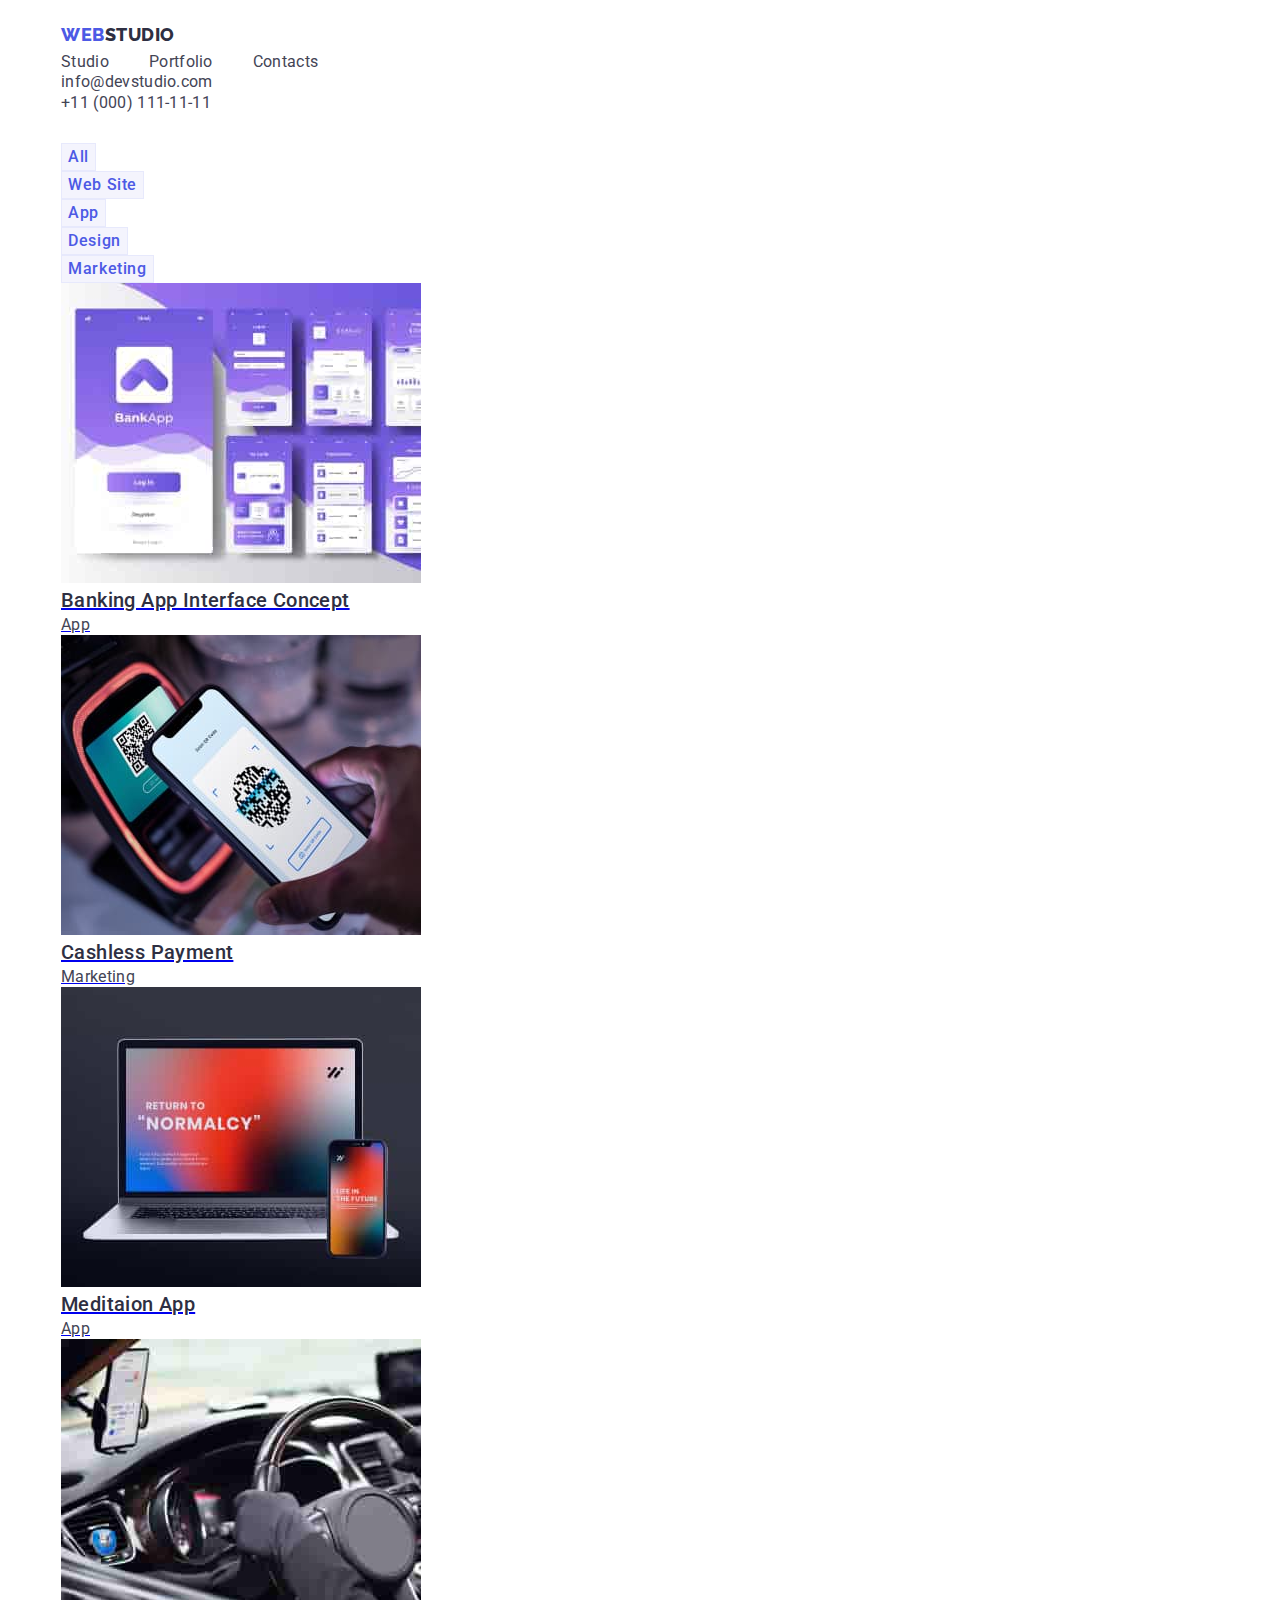
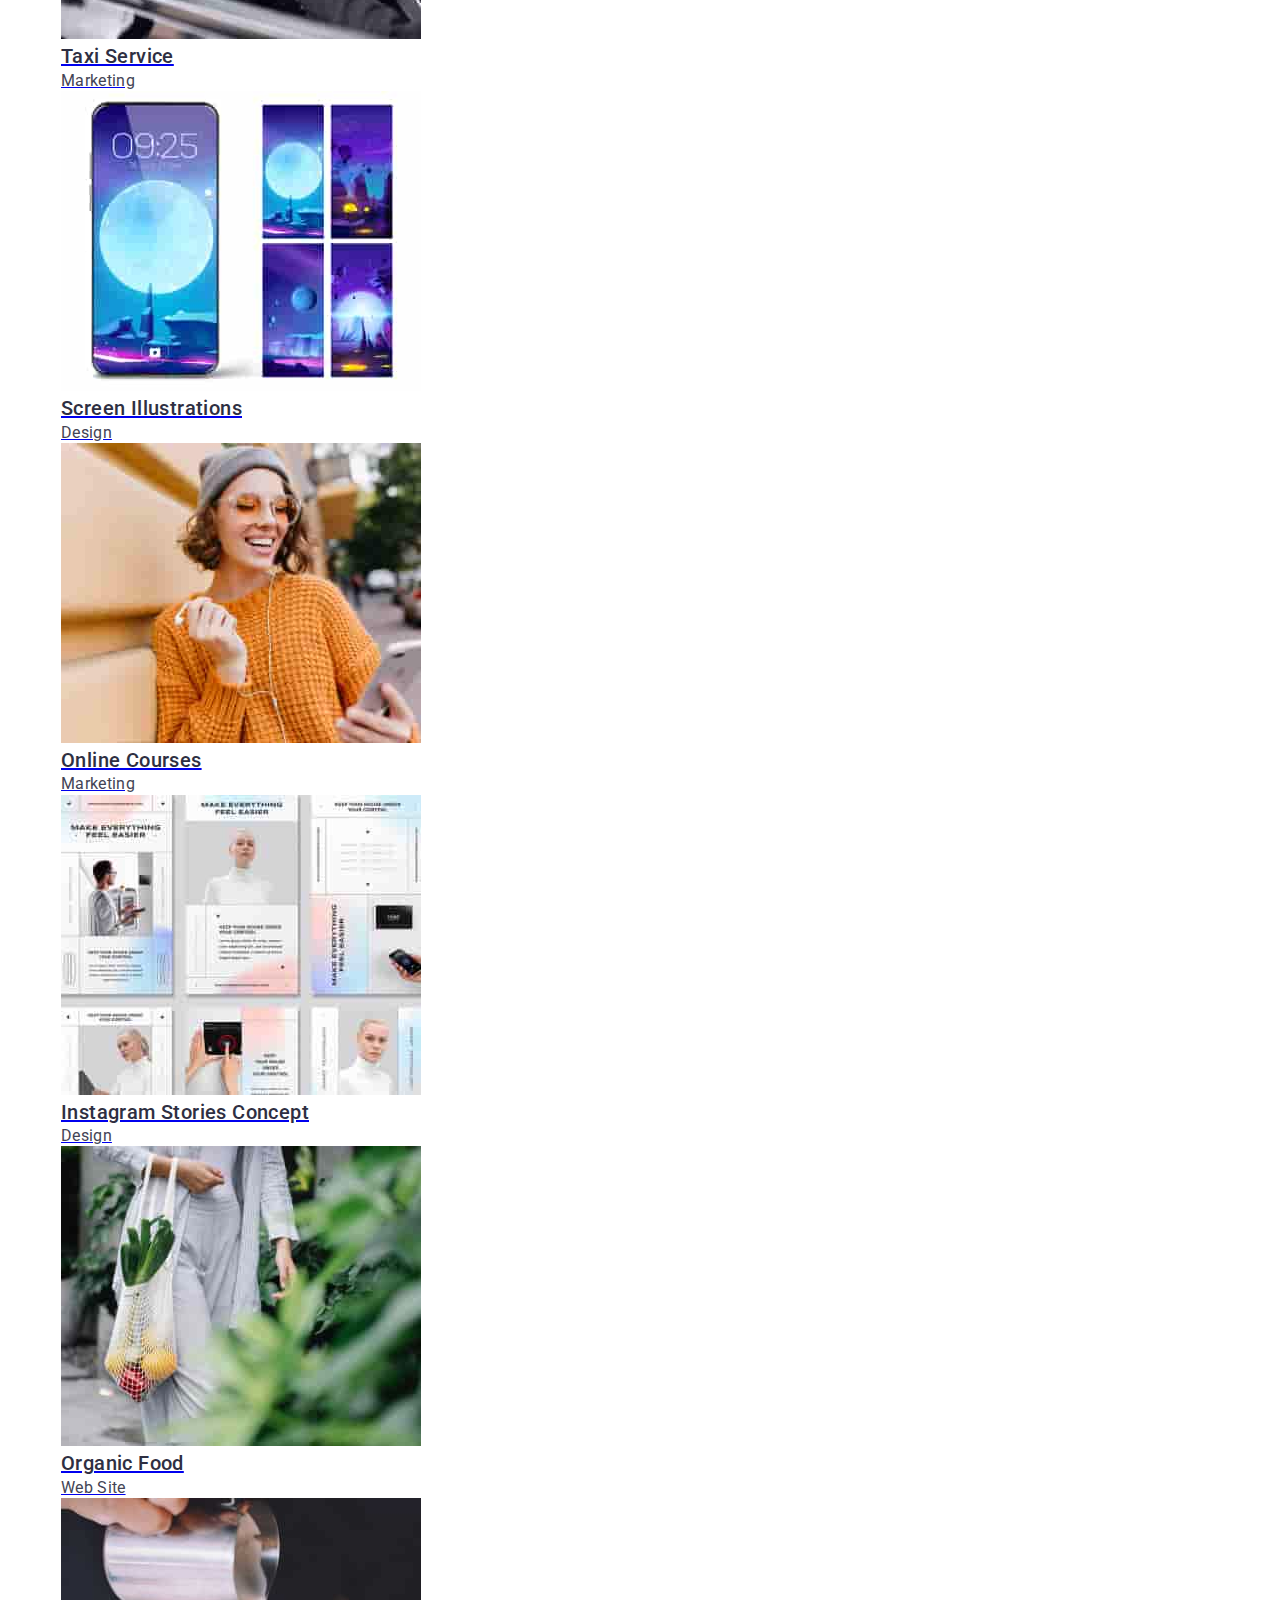
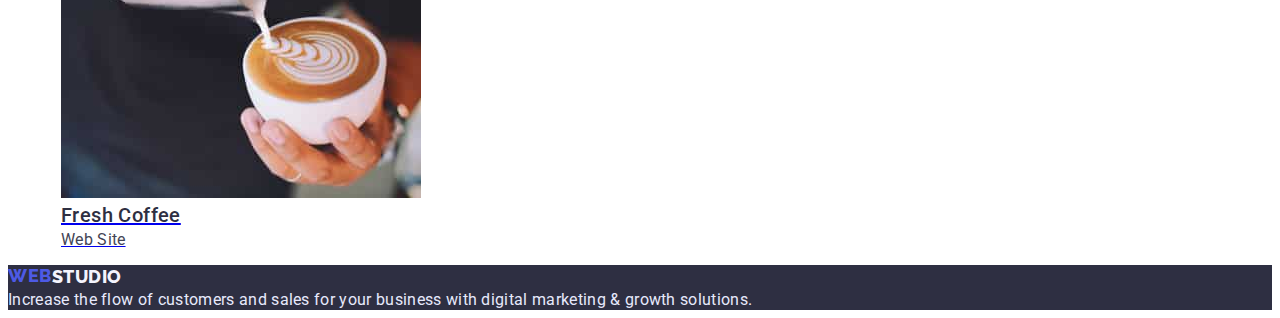
==== portfolio.html @ e51abe15 "Lesson 3 commit" ====
<!DOCTYPE html>
<html lang="en">
  <head>
    <meta charset="UTF-8" />
    <meta http-equiv="X-UA-Compatible" content="IE=edge" />
    <meta name="viewport" content="width=device-width, initial-scale=1.0" />
    <title>Portfolio</title>
    <link
      rel="stylesheet"
      href="https://cdnjs.cloudflare.com/ajax/libs/modern-normalize/1.1.0/modern-normalize.min.css"
      integrity="sha512-wpPYUAdjBVSE4KJnH1VR1HeZfpl1ub8YT/NKx4PuQ5NmX2tKuGu6U/JRp5y+Y8XG2tV+wKQpNHVUX03MfMFn9Q=="
      crossorigin="anonymous"
      referrerpolicy="no-referrer"
    />
    <link rel="stylesheet" href="./css/styles.css" />
    <link rel="preconnect" href="https://fonts.googleapis.com" />
    <link rel="preconnect" href="https://fonts.gstatic.com" crossorigin />
    <link
      href="https://fonts.googleapis.com/css2?family=Roboto:wght@400;500;700;900&display=swap"
      rel="stylesheet"
    />
    <link rel="preconnect" href="https://fonts.googleapis.com" />
    <link rel="preconnect" href="https://fonts.gstatic.com" crossorigin />
    <link
      href="https://fonts.googleapis.com/css2?family=Raleway:wght@800&family=Roboto:wght@400;500;700;900&display=swap"
      rel="stylesheet"
    />
  </head>
  <body class="page">
    <header>
      <div class="conteanir">
        <nav>
          <a href="./portfolio.html" class="logo primary link">
            <span class="logo-style">WEB</span>STUDIO</a
          >
          <ul class="site-nav-link list-markers">
            <li><a href="index.html" class="list-text">Studio</a></li>
            <li><a href="portfolio.html" class="list-text">Portfolio</a></li>
            <li><a href="index.html" class="list-text">Contacts</a></li>
          </ul>
        </nav>
        <address>
          <ul class="auth-nav-link list-markers">
            <li>
              <a href="mailto:info@devstudio.com" class="text-link"
                >info@devstudio.com</a
              >
            </li>
            <li>
              <a href="tel:+110001111111" class="text-link"
                >+11 (000) 111-11-11</a
              >
            </li>
          </ul>
        </address>
      </div>
    </header>
    <main>
      <section>
        <div class="conteanir">
          <h1 class="visually-hidden">Hidden text</h1>
          <ul class="list-markers">
            <li><button type="button" class="button">All</button></li>
            <li><button type="button" class="button">Web Site</button></li>
            <li><button type="button" class="button">App</button></li>
            <li><button type="button" class="button">Design</button></li>
            <li><button type="button" class="button">Marketing</button></li>
          </ul>
          <ul class="list-markers">
            <li>
              <a href="#"
                ><img
                  src="./images/img-1p.jpg"
                  alt="Project-Card-1"
                  width="360"
                />
                <h3 class="list-title">Banking App Interface Concept</h3>
                <p class="list-text">App</p></a
              >
            </li>
            <li>
              <a href="#"
                ><img
                  src="./images/img-2p.jpg"
                  alt="Project-Card-2"
                  width="360"
                />
                <h3 class="list-title">Cashless Payment</h3>
                <p class="list-text">Marketing</p></a
              >
            </li>
            <li>
              <a href="#"
                ><img
                  src="./images/img-3p.jpg"
                  alt="Project-Card-3"
                  width="360"
                />
                <h3 class="list-title">Meditaion App</h3>
                <p class="list-text">App</p></a
              >
            </li>
            <li>
              <a href="#"
                ><img
                  src="./images/img-5p.jpg"
                  alt="Project-Card-1"
                  width="360"
                />
                <h3 class="list-title">Taxi Service</h3>
                <p class="list-text">Marketing</p></a
              >
            </li>
            <li>
              <a href="#"
                ><img
                  src="./images/img-6p.jpg"
                  alt="Project-Card-2"
                  width="360"
                />
                <h3 class="list-title">Screen Illustrations</h3>
                <p class="list-text">Design</p></a
              >
            </li>
            <li>
              <a href="#"
                ><img
                  src="./images/img-7p.jpg"
                  alt="Project-Card-3"
                  width="360"
                />
                <h3 class="list-title">Online Courses</h3>
                <p class="list-text">Marketing</p></a
              >
            </li>
            <li>
              <a href="#"
                ><img
                  src="./images/img-8p.jpg"
                  alt="Project-Card-1"
                  width="360"
                />
                <h3 class="list-title">Instagram Stories Concept</h3>
                <p class="list-text">Design</p></a
              >
            </li>
            <li>
              <a href="#"
                ><img
                  src="./images/img-9p.jpg"
                  alt="Project-Card-2"
                  width="360"
                />
                <h3 class="list-title">Organic Food</h3>
                <p class="list-text">Web Site</p></a
              >
            </li>
            <li>
              <a href="#"
                ><img
                  src="./images/img-10p.jpg"
                  alt="Project-Card-3"
                  width="360"
                />
                <h3 class="list-title">Fresh Coffee</h3>
                <p class="list-text">Web Site</p></a
              >
            </li>
          </ul>
        </div>
      </section>
    </main>
    <footer class="footer">
      <a href="./index.html" class="logo secondary link">
        <span class="logo-primary-link">WEB</span>STUDIO</a
      >
      <p class="text-footer">
        Increase the flow of customers and sales for your business with digital
        marketing & growth solutions.
      </p>
    </footer>
  </body>
</html>
---- css/styles.css ----
:root {
  --iris: #4d5ae5;
  --navyblue: #2e2f42;
  --cloud: #f4f4fd;
  --Silver: #c0c0c0;
  --slate: #434455;
  --cornflower: #e7e9fc;
  --white: #ffffff;
}
h1,
h2,
h3,
h4,
h5,
h6,
p {
  margin: 0;
}
ul {
  margin: 0;
  padding: 0;
}
.primary {
  color: var(--navyblue);
}
.secondary {
  color: var(--cloud);
}
.site-nav-link :hover,
.site-nav-link :focus {
  color: var(--iris);
}
cursor {
  pointer-events: painted;
}
.auth-nav-link :hover,
.auth-nav-link :focus {
  color: var(--iris);
}
.button:hover,
.button:focus {
  color: var(--navyblue);
}
.section-one {
  background: var(--navyblue);
}
.section-four {
  background: var(--cloud);
}
.list-markers {
  list-style-type: none;
}
.footer {
  background: var(--navyblue);
}
.logo-primary-link {
  color: var(--cloud);
}
.logo-secondary-link {
  color: var(--iris);
}
.logo-primary-link {
  color: var(--cloud);
}
.logo-secondary-link {
  color: var(--iris);
}
body {
  font-family: "Roboto", sans-serif;
  color: var(--Silver);
  background: var(--white);
}
.conteanir {
  width: 1158px;
  padding: 15px 0;
  margin: 0 auto;
}
.logo-style {
  font-family: "Raleway";
  font-style: normal;
  font-weight: 800;
  font-size: 18px;
  line-height: 1.33;
  align-items: center;
  letter-spacing: 0.03em;
  text-transform: uppercase;
  color: var(--iris);
  flex: none;
  order: 0;
  flex-grow: 0;
}
.logo {
  font-family: "Raleway";
  font-style: normal;
  font-weight: 800;
  font-size: 18px;
  line-height: 1.33;
  display: flex;
  align-items: center;
  letter-spacing: 0.03em;
  text-transform: uppercase;
  flex: none;
  order: 1;
  flex-grow: 0;
  text-decoration: none;
  display: flex;
  flex-direction: row;
  align-items: flex-start;
}
.site-nav-link {
  font-style: normal;
  font-weight: 500;
  font-size: 20px;
  line-height: 1.33;
  letter-spacing: 0.02em;
  font-family: inherit;
  color: var(--navyblue);
  display: flex;
  flex-direction: row;
  align-items: flex-start;
  gap: 40px;
  width: 261px;
  height: 24px;
}
.auth-nav-link {
  font-style: normal;
  font-weight: 400;
  font-size: 16px;
  line-height: 1.33;
  letter-spacing: 0.02em;
  font-family: inherit;
  color: var(--slate);
  flex-direction: row;
  align-items: flex-start;
}
.mailto-nav {
  flex-direction: row;
  align-items: flex-start;
  width: 153px;
  height: 24px;
}
.tel-nav {
  width: 151px;
  height: 24px;
}
.section-one {
  width: 1440px;
  height: 600px;
}
.sektion-two {
  width: 1128px;
  height: 412px;
}
.section-three {
  width: 1128px;
  height: 412px;
}
.section-four {
  width: 1440px;
  height: 732px;
}
.feature-one {
  display: flex;
  flex-direction: column;
  align-items: flex-start;
  gap: 8px;
  width: 264px;
  height: 104px;
}
.feature-two {
  display: flex;
  flex-direction: column;
  align-items: flex-start;
  gap: 8px;
  width: 264px;
  height: 104px;
}
.feature-three {
  display: flex;
  flex-direction: column;
  align-items: flex-start;
  gap: 8px;
  width: 264px;
  height: 104px;
}
.feature-four {
  display: flex;
  flex-direction: column;
  align-items: flex-start;
  gap: 8px;
  width: 264px;
  height: 104px;
}
.text-link {
  width: 153px;
  height: 24px;
  left: 940px;
  top: 24px;
  font-family: inherit;
  font-style: normal;
  font-weight: 400;
  font-size: 16px;
  line-height: 1.33;
  letter-spacing: 0.02em;
  color: var(--slate);
  text-decoration: none;
}
.list-title-one {
  font-family: inherit;
  font-style: normal;
  font-weight: 700;
  font-size: 56px;
  line-height: 1.07;
  letter-spacing: 0.02em;
  color: var(--white);
  text-align: center;
  width: 496px;
  height: 120px;
}
.title-What {
  font-style: normal;
  font-family: inherit;
  font-weight: 700;
  font-size: 36px;
  line-height: 1.1;
  letter-spacing: 0.02em;
  text-transform: capitalize;
  color: var(--navyblue);
  text-align: center;
  letter-spacing: 0.02em;
  text-transform: capitalize;
  width: 323px;
  height: 40px;
}
.title-Our {
  font-style: normal;
  font-family: inherit;
  font-weight: 700;
  font-size: 36px;
  line-height: 1.1;
  letter-spacing: 0.02em;
  text-transform: capitalize;
  color: var(--navyblue);
  text-align: center;
  width: 162px;
  height: 40px;
  letter-spacing: 0.02em;
  text-transform: capitalize;
}
.button {
  font-family: inherit;
  font-style: normal;
  font-weight: 500;
  font-size: 16px;
  line-height: 24px;
  display: flex;
  align-items: center;
  text-align: center;
  letter-spacing: 0.04em;
  color: var(--iris);
  flex: none;
  border: 1px solid var(--cornflower);
  order: 1;
  flex-grow: 0;
  background: var(--cloud);
}
.visually-hidden {
  position: absolute;
  width: 1px;
  height: 1px;
  margin: -1px;
  border: 0;
  white-space: nowrap;
  clip-path: inset(100%);
  clip: rect(0 0 0 0);
  overflow: hidden;
}
.button-one {
  font-family: inherit;
  font-style: normal;
  font-weight: 500;
  font-size: 16px;
  line-height: 1.5;
  display: flex;
  align-items: center;
  letter-spacing: 0.04em;
  color: var(--white);
  flex: none;
  order: 0;
  flex-grow: 0;
  font-family: inherit;
  background: var(--iris);
  align-items: center;
  width: 169px;
  height: 56px;
  box-shadow: 0px 4px 4px rgba(0, 0, 0, 0.15);
  border-radius: 4px;
}
.list-title {
  font-family: inherit;
  font-style: normal;
  font-weight: 500;
  font-size: 20px;
  line-height: 1.33;
  letter-spacing: 0.02em;
  color: var(--navyblue);
  letter-spacing: 0.02em;
}
.list-text {
  font-family: inherit;
  font-style: normal;
  font-weight: 400;
  font-size: 16px;
  line-height: 1.33;
  letter-spacing: 0.02em;
  color: var(--slate);
  text-decoration: none;
}
.text-footer {
  font-family: inherit;
  font-style: normal;
  font-weight: 400;
  font-size: 16px;
  line-height: 1.33;
  letter-spacing: 0.02em;
  color: var(--cornflower);
}
.logo-footer {
  font-family: inherit;
  font-style: normal;
  font-weight: 800;
  font-size: 18px;
  line-height: 1.33;
  letter-spacing: 0.03em;
  color: var(--cloud);
  text-decoration: none;
}
.logo-primary-link {
  font-family: "Raleway";
  font-style: normal;
  font-weight: 800;
  font-size: 18px;
  line-height: 21px;
  align-items: center;
  letter-spacing: 0.03em;
  text-transform: uppercase;
  color: var(--iris);
  display: flex;
}
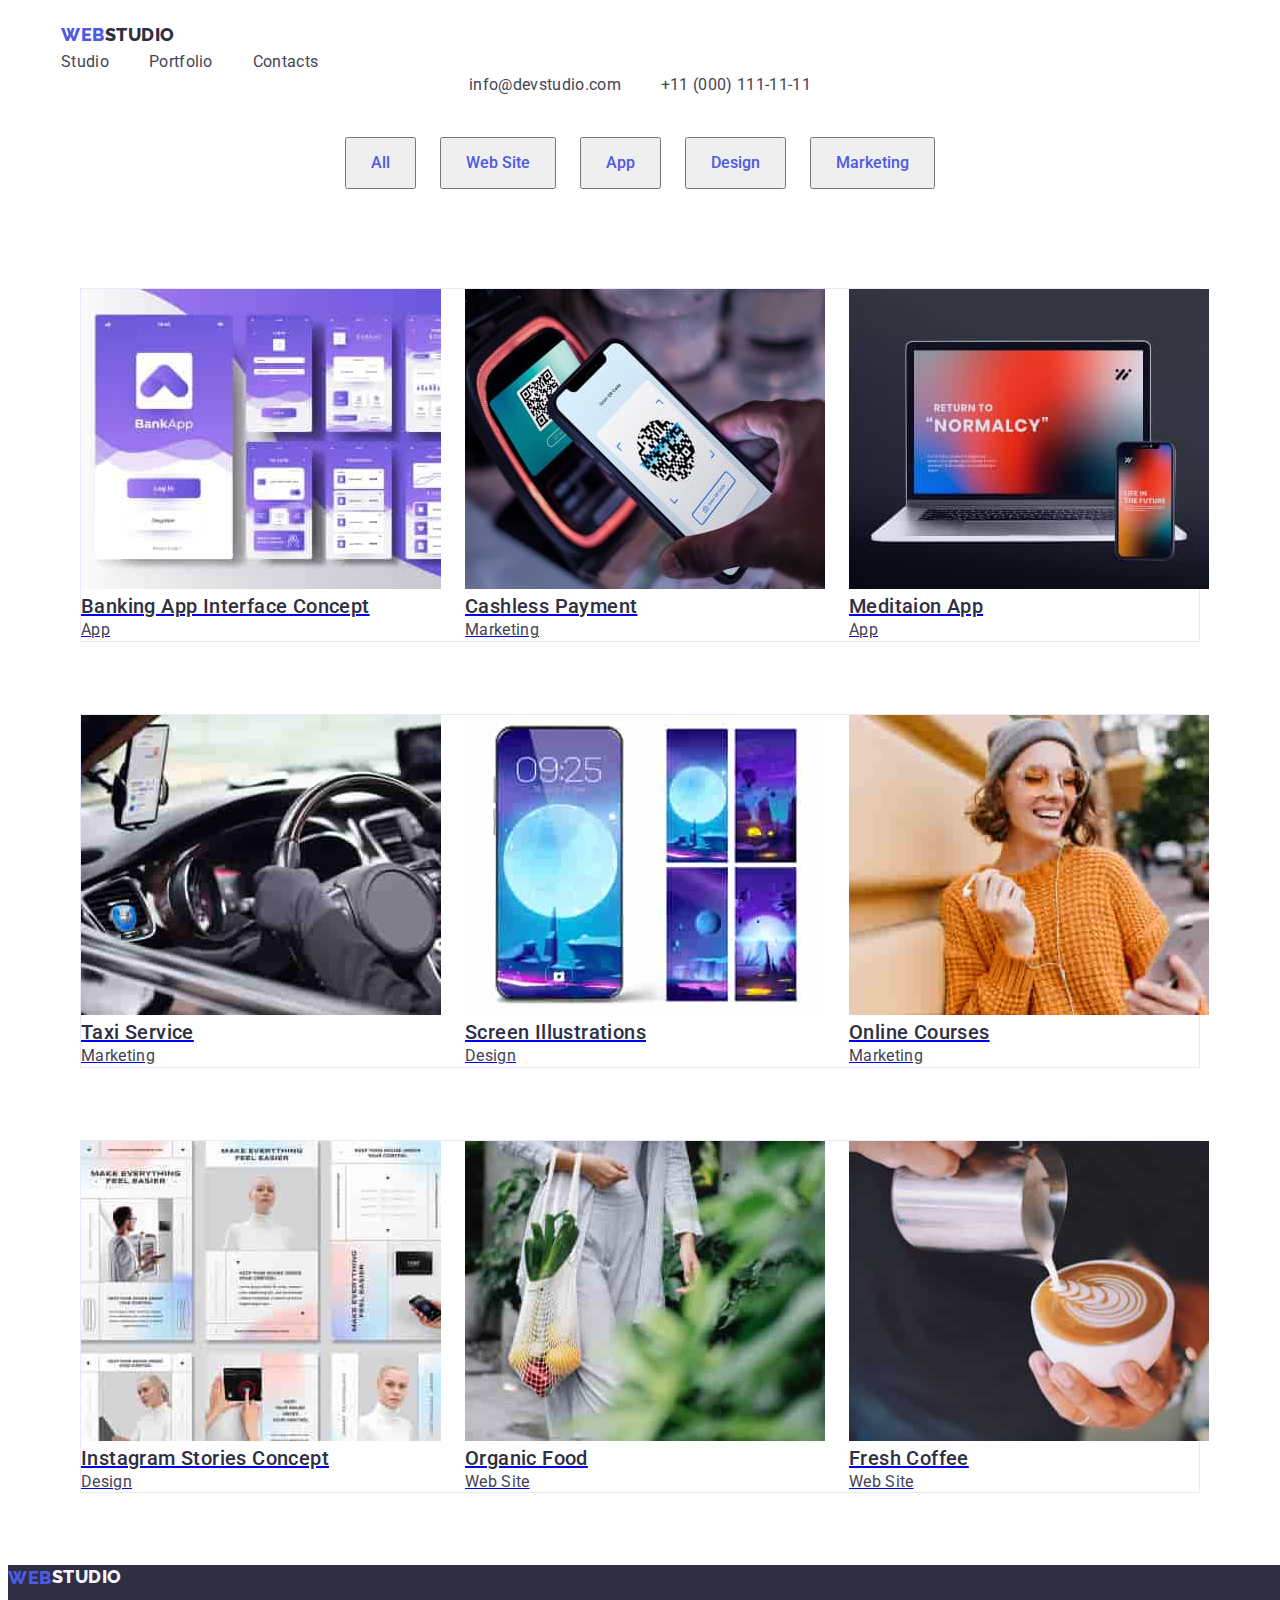
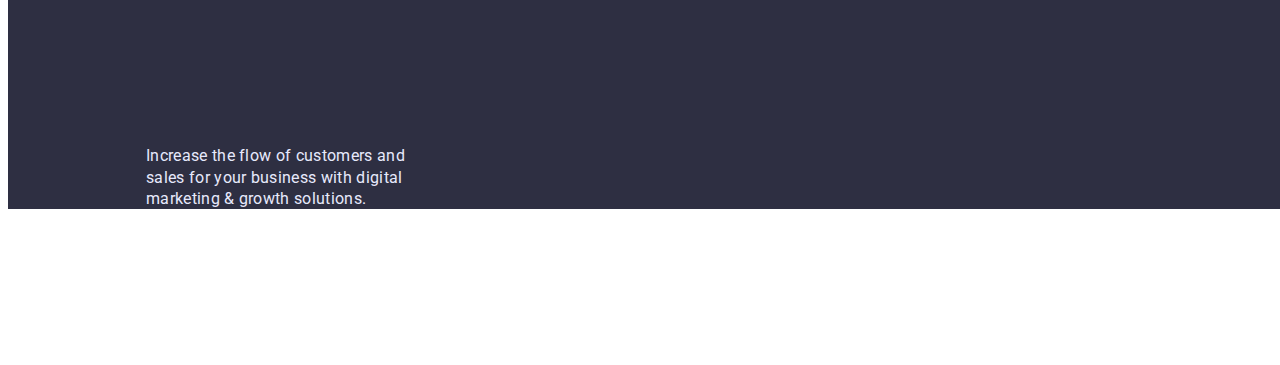
==== commit 0d1eae10: "Lesson3 commit" ====
--- a/portfolio.html
+++ b/portfolio.html
@@ -26,7 +26,7 @@
       rel="stylesheet"
     />
   </head>
-  <body class="page">
+  <body>
     <header>
       <div class="conteanir">
         <nav>
@@ -59,14 +59,15 @@
       <section>
         <div class="conteanir">
           <h1 class="visually-hidden">Hidden text</h1>
-          <ul class="list-markers">
-            <li><button type="button" class="button">All</button></li>
-            <li><button type="button" class="button">Web Site</button></li>
-            <li><button type="button" class="button">App</button></li>
-            <li><button type="button" class="button">Design</button></li>
-            <li><button type="button" class="button">Marketing</button></li>
+          <ul class="list-markers button-filter">
+            <li><button type="button" class="button-filter">All</button></li>
+            <li><button type="button" class="button-filter">Web Site</button></li>
+            <li><button type="button" class="button-filter">App</button></li>
+            <li><button type="button" class="button-filter">Design</button></li>
+            <li><button type="button" class="button-filter">Marketing</button></li>
           </ul>
-          <ul class="list-markers">
+        </div>
+          <div class="list-markers photo-row">
             <li>
               <a href="#"
                 ><img
@@ -100,6 +101,8 @@
                 <p class="list-text">App</p></a
               >
             </li>
+          </div>
+          <div class="list-markers photo-row">
             <li>
               <a href="#"
                 ><img
@@ -133,6 +136,8 @@
                 <p class="list-text">Marketing</p></a
               >
             </li>
+          </div>
+          <div class="list-markers photo-row">
             <li>
               <a href="#"
                 ><img
@@ -166,6 +171,7 @@
                 <p class="list-text">Web Site</p></a
               >
             </li>
+          </div>
           </ul>
         </div>
       </section>
--- a/css/styles.css
+++ b/css/styles.css
@@ -43,21 +43,15 @@
 }
 .section-one {
   background: var(--navyblue);
-}
-.section-four {
-  background: var(--cloud);
+  padding: 188px 0;
 }
 .list-markers {
   list-style-type: none;
 }
 .footer {
   background: var(--navyblue);
-}
-.logo-primary-link {
-  color: var(--cloud);
-}
-.logo-secondary-link {
-  color: var(--iris);
+  width: 1440px;
+  
 }
 .logo-primary-link {
   color: var(--cloud);
@@ -75,6 +69,14 @@
   padding: 15px 0;
   margin: 0 auto;
 }
+.site-nav {
+  display: flex;
+  gap: 40px;
+  padding: 24px 0;
+  background: #FFFFFF;
+  border-bottom: 1px solid #E7E9FC;
+
+}
 .logo-style {
   font-family: "Raleway";
   font-style: normal;
@@ -99,13 +101,8 @@
   align-items: center;
   letter-spacing: 0.03em;
   text-transform: uppercase;
-  flex: none;
-  order: 1;
-  flex-grow: 0;
-  text-decoration: none;
-  display: flex;
-  flex-direction: row;
-  align-items: flex-start;
+  text-decoration: none;
+  
 }
 .site-nav-link {
   font-style: normal;
@@ -116,11 +113,8 @@
   font-family: inherit;
   color: var(--navyblue);
   display: flex;
-  flex-direction: row;
-  align-items: flex-start;
+  text-align: center;
   gap: 40px;
-  width: 261px;
-  height: 24px;
 }
 .auth-nav-link {
   font-style: normal;
@@ -130,72 +124,13 @@
   letter-spacing: 0.02em;
   font-family: inherit;
   color: var(--slate);
-  flex-direction: row;
-  align-items: flex-start;
-}
-.mailto-nav {
-  flex-direction: row;
-  align-items: flex-start;
-  width: 153px;
-  height: 24px;
-}
-.tel-nav {
-  width: 151px;
-  height: 24px;
-}
-.section-one {
-  width: 1440px;
-  height: 600px;
-}
-.sektion-two {
-  width: 1128px;
-  height: 412px;
-}
-.section-three {
-  width: 1128px;
-  height: 412px;
-}
-.section-four {
-  width: 1440px;
-  height: 732px;
-}
-.feature-one {
-  display: flex;
-  flex-direction: column;
-  align-items: flex-start;
-  gap: 8px;
-  width: 264px;
-  height: 104px;
-}
-.feature-two {
-  display: flex;
-  flex-direction: column;
-  align-items: flex-start;
-  gap: 8px;
-  width: 264px;
-  height: 104px;
-}
-.feature-three {
-  display: flex;
-  flex-direction: column;
-  align-items: flex-start;
-  gap: 8px;
-  width: 264px;
-  height: 104px;
-}
-.feature-four {
-  display: flex;
-  flex-direction: column;
-  align-items: flex-start;
-  gap: 8px;
-  width: 264px;
-  height: 104px;
+  display: flex;
+  text-align: center;
+  gap: 40px;
+  align-items: center;
+  justify-content: center;
 }
 .text-link {
-  width: 153px;
-  height: 24px;
-  left: 940px;
-  top: 24px;
   font-family: inherit;
   font-style: normal;
   font-weight: 400;
@@ -214,8 +149,11 @@
   letter-spacing: 0.02em;
   color: var(--white);
   text-align: center;
+  justify-content: center;
   width: 496px;
-  height: 120px;
+  display: flex;
+  margin: 0px auto;
+  padding-bottom: 48px;
 }
 .title-What {
   font-style: normal;
@@ -229,8 +167,30 @@
   text-align: center;
   letter-spacing: 0.02em;
   text-transform: capitalize;
-  width: 323px;
-  height: 40px;
+  padding-top: 120px;
+}
+.photo-one {
+  box-sizing: border-box;
+  background-blend-mode: soft-light, normal;
+  border: 1px solid #e7e9fc;
+  flex: none;
+  order: 0;
+  flex-grow: 0;
+  display: flex;
+  margin: 72px;
+  gap: 24px;
+  padding-top: 72px;
+}
+.photo-row {
+  box-sizing: border-box;
+  background-blend-mode: soft-light, normal;
+  border: 1px solid #e7e9fc;
+  flex: none;
+  order: 0;
+  flex-grow: 0;
+  display: flex;
+  margin: 72px;
+  gap: 24px;
 }
 .title-Our {
   font-style: normal;
@@ -242,10 +202,50 @@
   text-transform: capitalize;
   color: var(--navyblue);
   text-align: center;
-  width: 162px;
-  height: 40px;
   letter-spacing: 0.02em;
   text-transform: capitalize;
+  margin: 120px;
+}
+.section-four {
+  background: var(--cloud);
+}
+.list-title-our-team {
+  font-family: inherit;
+  font-style: normal;
+  font-weight: 500;
+  font-size: 20px;
+  line-height: 1.33;
+  letter-spacing: 0.02em;
+  color: var(--navyblue);
+  letter-spacing: 0.02em;
+  flex: none;
+  order: 0;
+  flex-grow: 0;
+  text-align: center;
+}
+.list-text-our-team {
+  font-family: inherit;
+  font-style: normal;
+  font-weight: 400;
+  font-size: 16px;
+  line-height: 1.33;
+  letter-spacing: 0.02em;
+  color: var(--slate);
+  text-decoration: none;
+  flex: none;
+  order: 0;
+  flex-grow: 0;
+  text-align: center;
+}
+.photo-two {
+  display: flex;
+  justify-content: center;
+  align-items: center;
+  padding: 0px 0px 32px;
+  gap: 32px;
+  box-shadow: 0px 1px 6px rgba(46, 47, 66, 0.08),
+    0px 1px 1px rgba(46, 47, 66, 0.16), 0px 2px 1px rgba(46, 47, 66, 0.08);
+  border-radius: 0px 0px 4px 4px;
 }
 .button {
   font-family: inherit;
@@ -263,6 +263,28 @@
   order: 1;
   flex-grow: 0;
   background: var(--cloud);
+  display: flex;
+  flex-direction: row;
+  align-items: flex-start;
+  padding: 0px;
+  gap: 24px;
+}
+.button-filter {
+  font-family: inherit;
+  font-style: normal;
+  font-weight: 500;
+  font-size: 16px;
+  line-height: 24px;
+  display: flex;
+  text-align: center;
+  color: var(--iris);
+  flex: none;
+  flex-grow: 0;
+  flex-direction: row;
+  padding: 12px 24px;
+  order: 0;
+  justify-content: center;
+  gap: 24px;
 }
 .visually-hidden {
   position: absolute;
@@ -282,19 +304,54 @@
   font-size: 16px;
   line-height: 1.5;
   display: flex;
-  align-items: center;
   letter-spacing: 0.04em;
   color: var(--white);
   flex: none;
   order: 0;
   flex-grow: 0;
-  font-family: inherit;
   background: var(--iris);
-  align-items: center;
-  width: 169px;
-  height: 56px;
   box-shadow: 0px 4px 4px rgba(0, 0, 0, 0.15);
   border-radius: 4px;
+  justify-content: center;
+  flex-direction: row;
+  gap: 10px;
+  margin: 0 auto;
+  display: block;
+}
+.list-title-studio {
+  font-family: inherit;
+  font-style: normal;
+  font-weight: 500;
+  font-size: 20px;
+  line-height: 1.33;
+  letter-spacing: 0.02em;
+  color: var(--navyblue);
+  letter-spacing: 0.02em;
+  flex: none;
+  order: 0;
+  flex-grow: 0;
+  display: flex;
+}
+.list-text-studio {
+  font-family: inherit;
+  font-style: normal;
+  font-weight: 400;
+  font-size: 16px;
+  line-height: 1.33;
+  letter-spacing: 0.02em;
+  color: var(--slate);
+  text-decoration: none;
+  flex: none;
+  order: 1;
+  flex-grow: 0;
+  width: 264px;
+  display: flex;
+}
+.list-professions {
+  display: flex;
+  gap: 24px;
+  margin: 0px;
+  padding-top: 120px;
 }
 .list-title {
   font-family: inherit;
@@ -324,6 +381,8 @@
   line-height: 1.33;
   letter-spacing: 0.02em;
   color: var(--cornflower);
+  width: 264px;
+  margin: 156px 138px;
 }
 .logo-footer {
   font-family: inherit;
@@ -333,6 +392,10 @@
   line-height: 1.33;
   letter-spacing: 0.03em;
   color: var(--cloud);
+  display: flex;
+flex-direction: row;
+align-items: flex-start;
+padding: 0px;
   text-decoration: none;
 }
 .logo-primary-link {
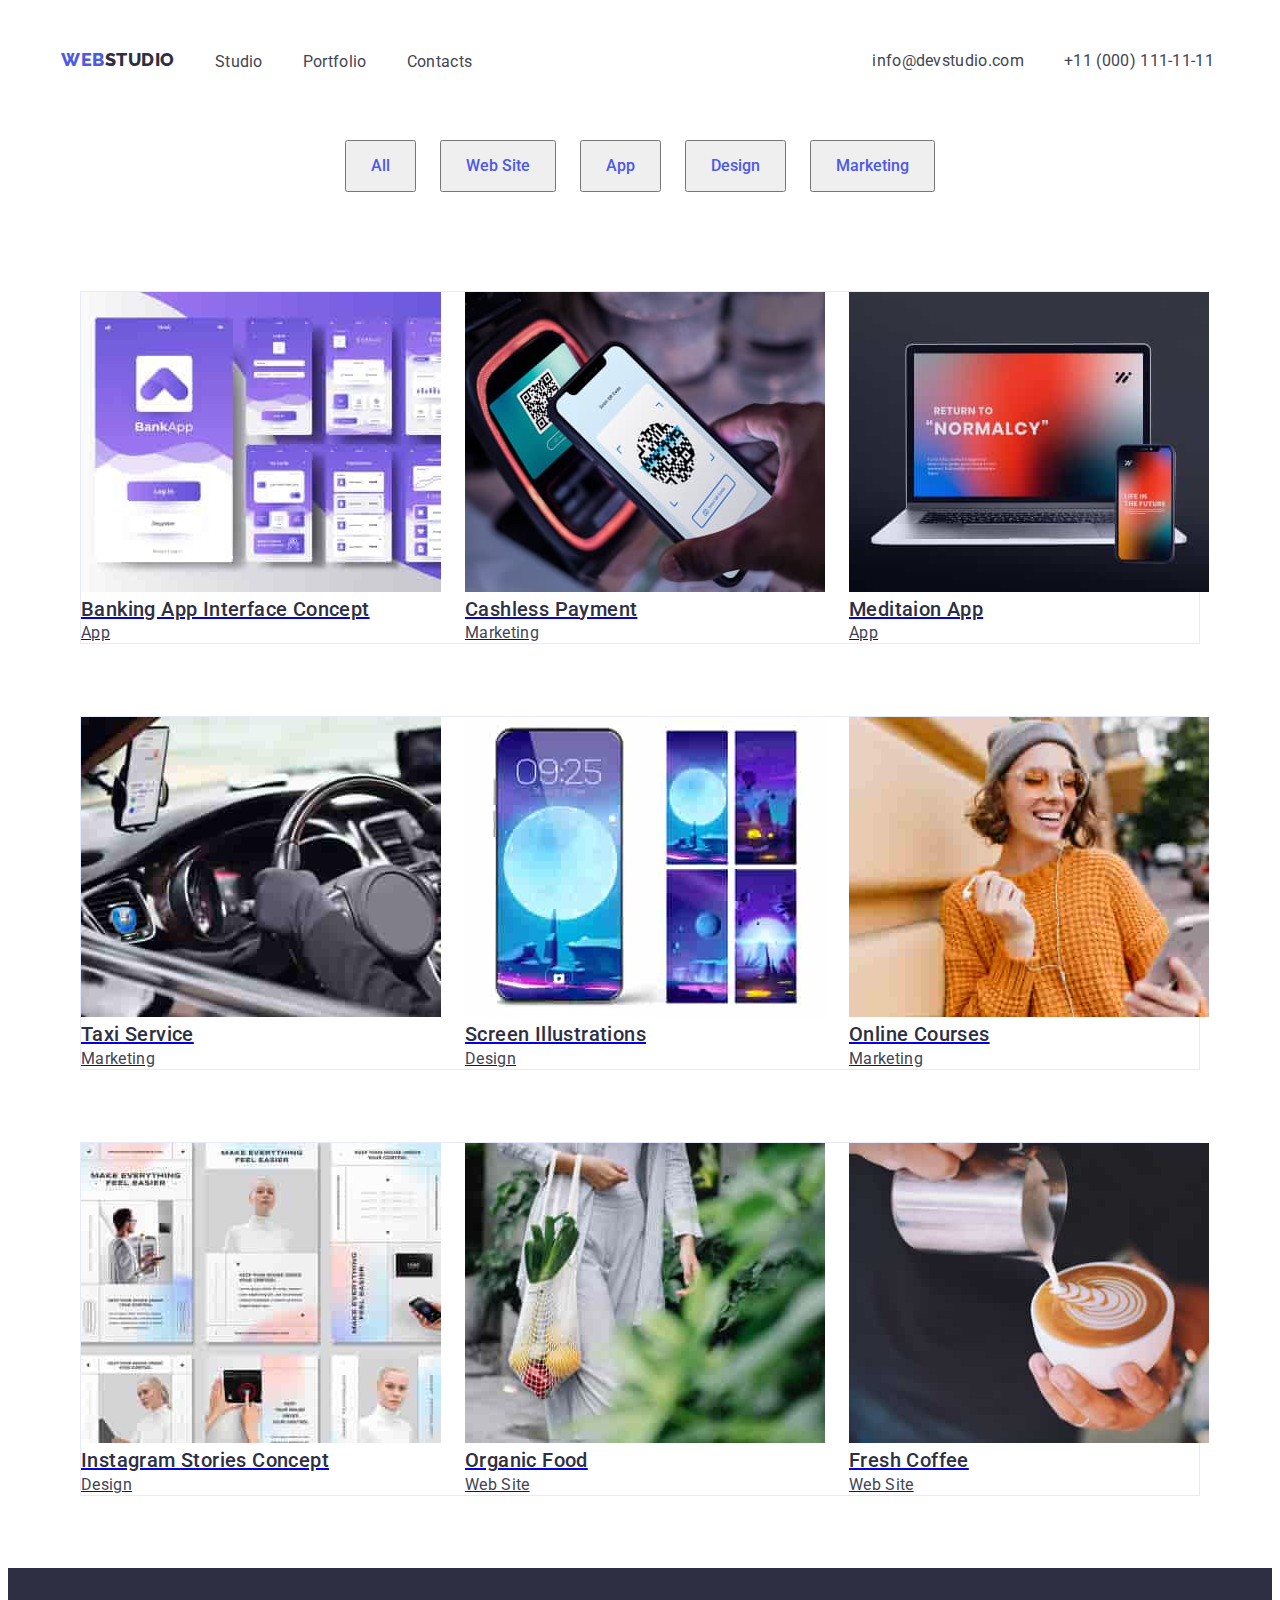
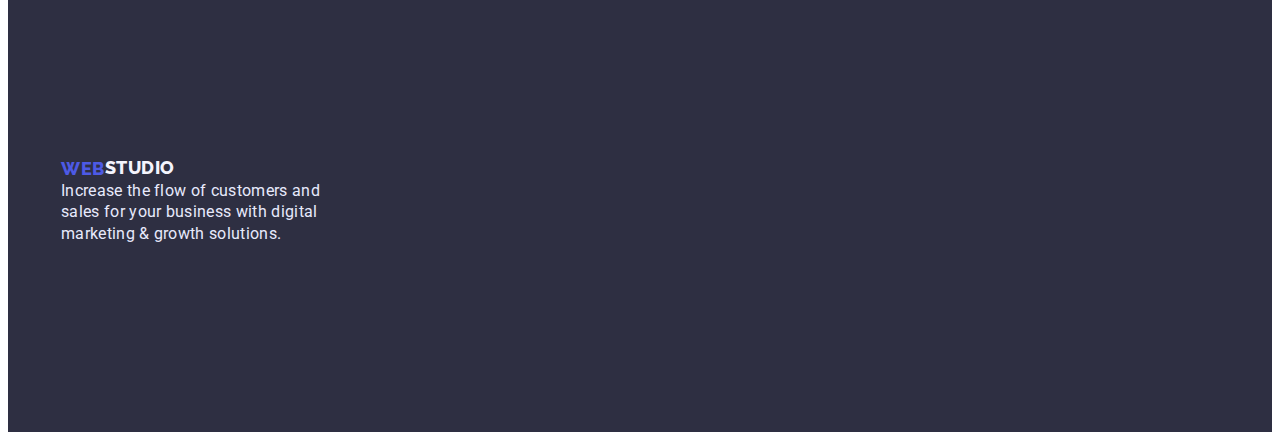
==== commit 81404e9b: "Lesson 3 commit 1" ====
--- a/portfolio.html
+++ b/portfolio.html
@@ -29,7 +29,7 @@
   <body>
     <header>
       <div class="conteanir">
-        <nav>
+        <nav class="site-nav">
           <a href="./portfolio.html" class="logo primary link">
             <span class="logo-style">WEB</span>STUDIO</a
           >
@@ -177,6 +177,7 @@
       </section>
     </main>
     <footer class="footer">
+      <div class="conteanir">
       <a href="./index.html" class="logo secondary link">
         <span class="logo-primary-link">WEB</span>STUDIO</a
       >
@@ -184,6 +185,7 @@
         Increase the flow of customers and sales for your business with digital
         marketing & growth solutions.
       </p>
+    </div>
     </footer>
   </body>
 </html>
--- a/css/styles.css
+++ b/css/styles.css
@@ -45,13 +45,14 @@
   background: var(--navyblue);
   padding: 188px 0;
 }
+.section-four {
+  background: var(--cloud);
+}
 .list-markers {
   list-style-type: none;
 }
 .footer {
   background: var(--navyblue);
-  width: 1440px;
-  
 }
 .logo-primary-link {
   color: var(--cloud);
@@ -69,13 +70,19 @@
   padding: 15px 0;
   margin: 0 auto;
 }
+header .conteanir{
+  display: flex;
+  align-items: center;
+  gap: 400px;
+}
+footer .conteanir{
+  padding: 188px 0;
+}
 .site-nav {
   display: flex;
   gap: 40px;
   padding: 24px 0;
-  background: #FFFFFF;
-  border-bottom: 1px solid #E7E9FC;
-
+  background: #ffffff;
 }
 .logo-style {
   font-family: "Raleway";
@@ -90,6 +97,7 @@
   flex: none;
   order: 0;
   flex-grow: 0;
+  
 }
 .logo {
   font-family: "Raleway";
@@ -127,8 +135,7 @@
   display: flex;
   text-align: center;
   gap: 40px;
-  align-items: center;
-  justify-content: center;
+  margin-left: auto;
 }
 .text-link {
   font-family: inherit;
@@ -205,9 +212,7 @@
   letter-spacing: 0.02em;
   text-transform: capitalize;
   margin: 120px;
-}
-.section-four {
-  background: var(--cloud);
+  
 }
 .list-title-our-team {
   font-family: inherit;
@@ -346,12 +351,14 @@
   flex-grow: 0;
   width: 264px;
   display: flex;
+  justify-content: center;
 }
 .list-professions {
   display: flex;
   gap: 24px;
   margin: 0px;
   padding-top: 120px;
+  justify-content: center;
 }
 .list-title {
   font-family: inherit;
@@ -382,7 +389,7 @@
   letter-spacing: 0.02em;
   color: var(--cornflower);
   width: 264px;
-  margin: 156px 138px;
+  /* margin: 156px 138px; */
 }
 .logo-footer {
   font-family: inherit;
@@ -392,10 +399,7 @@
   line-height: 1.33;
   letter-spacing: 0.03em;
   color: var(--cloud);
-  display: flex;
-flex-direction: row;
-align-items: flex-start;
-padding: 0px;
+  flex-direction: row;
   text-decoration: none;
 }
 .logo-primary-link {
@@ -409,4 +413,6 @@
   text-transform: uppercase;
   color: var(--iris);
   display: flex;
-}
+  
+}
+
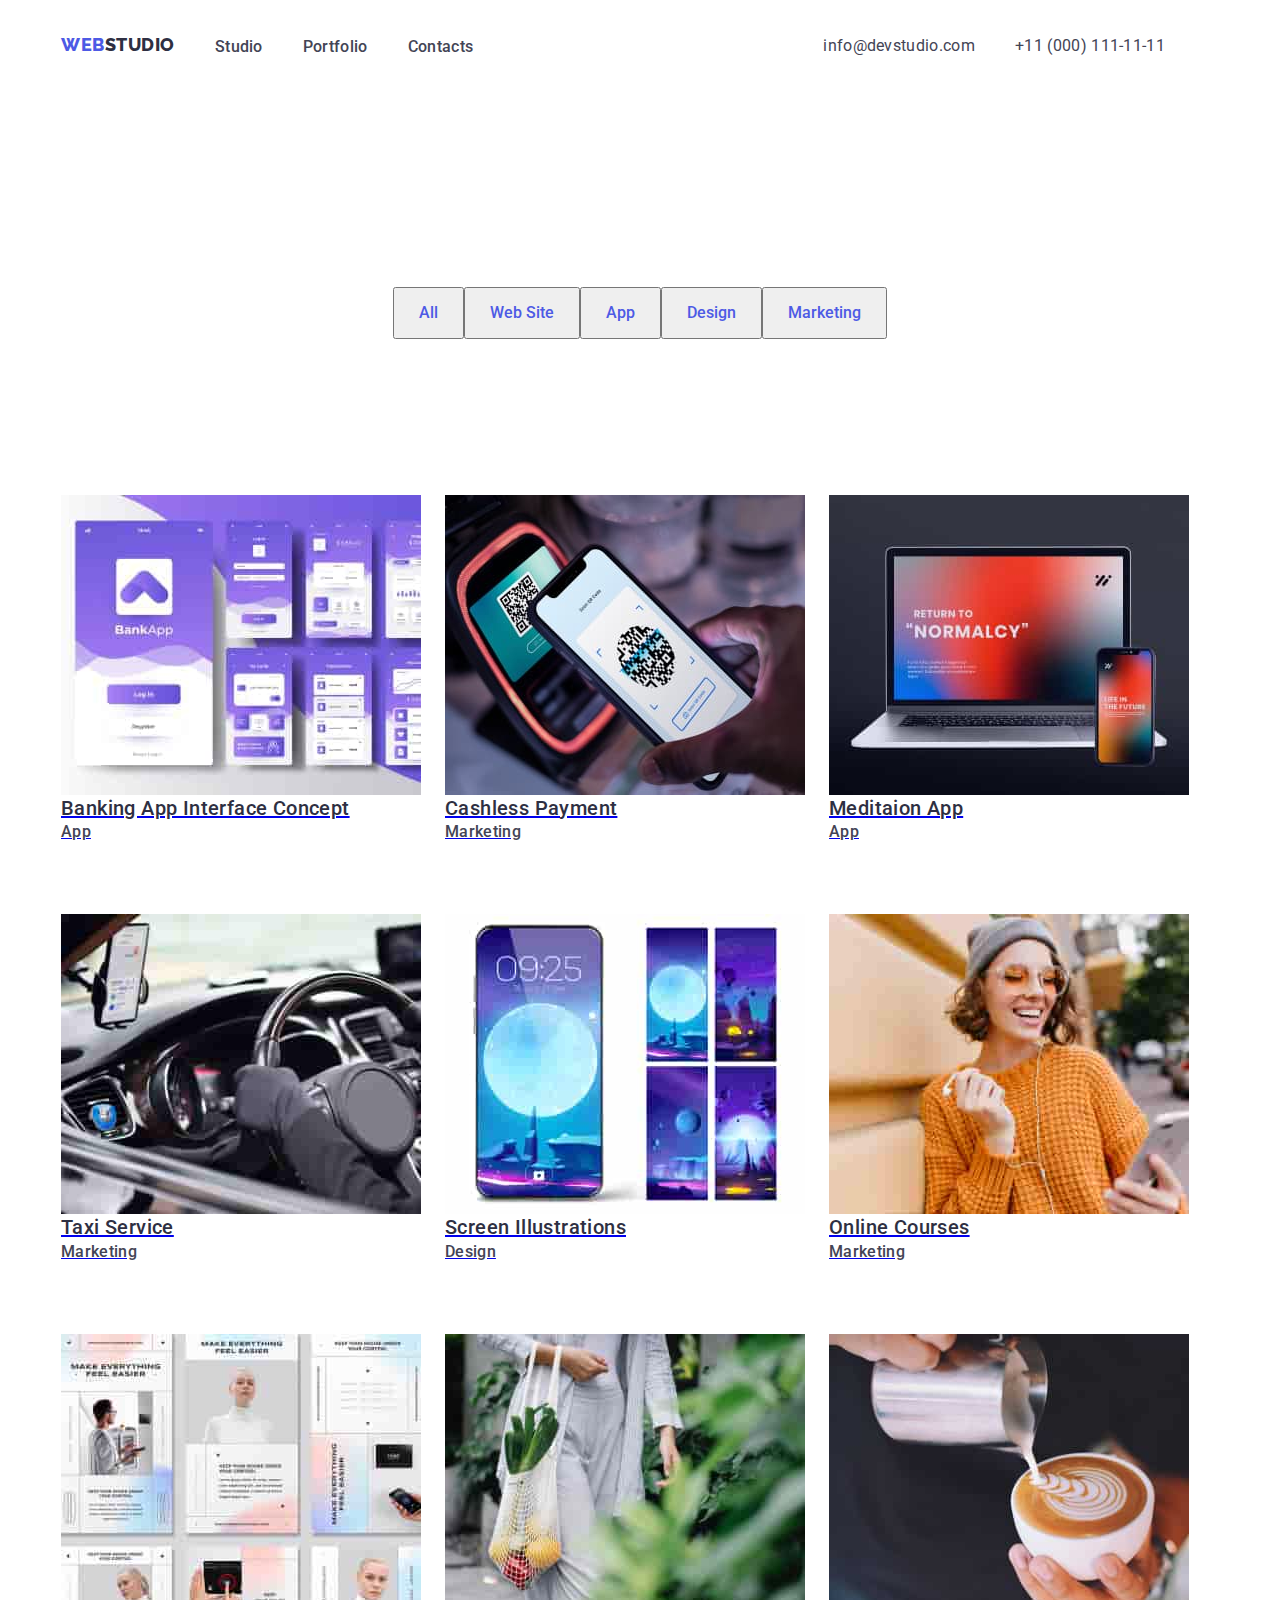
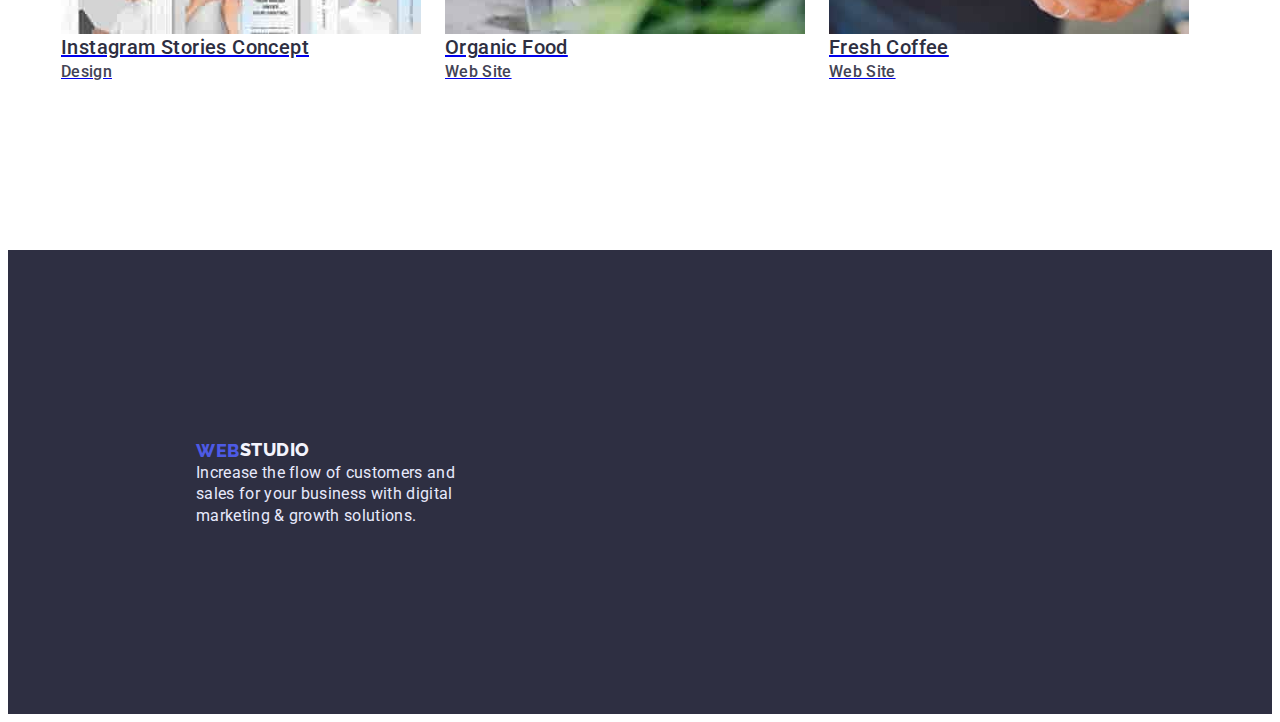
==== commit 1f7449c0: "Lesson3 commit 3" ====
--- a/portfolio.html
+++ b/portfolio.html
@@ -61,13 +61,16 @@
           <h1 class="visually-hidden">Hidden text</h1>
           <ul class="list-markers button-filter">
             <li><button type="button" class="button-filter">All</button></li>
-            <li><button type="button" class="button-filter">Web Site</button></li>
+            <li>
+              <button type="button" class="button-filter">Web Site</button>
+            </li>
             <li><button type="button" class="button-filter">App</button></li>
             <li><button type="button" class="button-filter">Design</button></li>
-            <li><button type="button" class="button-filter">Marketing</button></li>
+            <li>
+              <button type="button" class="button-filter">Marketing</button>
+            </li>
           </ul>
-        </div>
-          <div class="list-markers photo-row">
+          <ul class="section-img list-markers">
             <li>
               <a href="#"
                 ><img
@@ -101,8 +104,7 @@
                 <p class="list-text">App</p></a
               >
             </li>
-          </div>
-          <div class="list-markers photo-row">
+
             <li>
               <a href="#"
                 ><img
@@ -136,8 +138,7 @@
                 <p class="list-text">Marketing</p></a
               >
             </li>
-          </div>
-          <div class="list-markers photo-row">
+
             <li>
               <a href="#"
                 ><img
@@ -171,21 +172,20 @@
                 <p class="list-text">Web Site</p></a
               >
             </li>
-          </div>
           </ul>
         </div>
       </section>
     </main>
     <footer class="footer">
       <div class="conteanir">
-      <a href="./index.html" class="logo secondary link">
-        <span class="logo-primary-link">WEB</span>STUDIO</a
-      >
-      <p class="text-footer">
-        Increase the flow of customers and sales for your business with digital
-        marketing & growth solutions.
-      </p>
-    </div>
+        <a href="./index.html" class="logo secondary link">
+          <span class="logo-primary-link">WEB</span>STUDIO</a
+        >
+        <p class="text-footer">
+          Increase the flow of customers and sales for your business with
+          digital marketing & growth solutions.
+        </p>
+      </div>
     </footer>
   </body>
 </html>
--- a/css/styles.css
+++ b/css/styles.css
@@ -45,14 +45,30 @@
   background: var(--navyblue);
   padding: 188px 0;
 }
+.section-two {
+  padding-top: 120px;
+}
+.section-three {
+  padding-top: 120px;
+}
 .section-four {
   background: var(--cloud);
+  padding-top: 120px;
+  margin-top: 120px;
+  box-sizing: border-box;
+}
+.section-img {
+  display: flex;
+  gap: 24px;
+  flex-wrap: wrap;
+  margin-top: 24px;
 }
 .list-markers {
   list-style-type: none;
 }
 .footer {
   background: var(--navyblue);
+  margin-top: 120px;
 }
 .logo-primary-link {
   color: var(--cloud);
@@ -65,24 +81,28 @@
   color: var(--Silver);
   background: var(--white);
 }
+img {
+  display: block;
+}
 .conteanir {
   width: 1158px;
-  padding: 15px 0;
+  padding: 0 15px;
   margin: 0 auto;
 }
-header .conteanir{
+header .conteanir {
   display: flex;
   align-items: center;
-  gap: 400px;
-}
-footer .conteanir{
-  padding: 188px 0;
+  gap: 350px;
+}
+footer .conteanir {
+  padding: 188px;
+  margin-right: 156px;
 }
 .site-nav {
   display: flex;
   gap: 40px;
-  padding: 24px 0;
-  background: #ffffff;
+  margin: 24px 0;
+  background: var(--white);
 }
 .logo-style {
   font-family: "Raleway";
@@ -97,7 +117,6 @@
   flex: none;
   order: 0;
   flex-grow: 0;
-  
 }
 .logo {
   font-family: "Raleway";
@@ -110,7 +129,6 @@
   letter-spacing: 0.03em;
   text-transform: uppercase;
   text-decoration: none;
-  
 }
 .site-nav-link {
   font-style: normal;
@@ -126,7 +144,7 @@
 }
 .auth-nav-link {
   font-style: normal;
-  font-weight: 400;
+  font-weight: 500;
   font-size: 16px;
   line-height: 1.33;
   letter-spacing: 0.02em;
@@ -160,7 +178,7 @@
   width: 496px;
   display: flex;
   margin: 0px auto;
-  padding-bottom: 48px;
+  margin-bottom: 48px;
 }
 .title-What {
   font-style: normal;
@@ -174,30 +192,13 @@
   text-align: center;
   letter-spacing: 0.02em;
   text-transform: capitalize;
-  padding-top: 120px;
+  margin-top: 120px;
 }
 .photo-one {
-  box-sizing: border-box;
-  background-blend-mode: soft-light, normal;
-  border: 1px solid #e7e9fc;
-  flex: none;
-  order: 0;
   flex-grow: 0;
   display: flex;
-  margin: 72px;
   gap: 24px;
-  padding-top: 72px;
-}
-.photo-row {
-  box-sizing: border-box;
-  background-blend-mode: soft-light, normal;
-  border: 1px solid #e7e9fc;
-  flex: none;
-  order: 0;
-  flex-grow: 0;
-  display: flex;
-  margin: 72px;
-  gap: 24px;
+  margin-top: 72px;
 }
 .title-Our {
   font-style: normal;
@@ -211,8 +212,7 @@
   text-align: center;
   letter-spacing: 0.02em;
   text-transform: capitalize;
-  margin: 120px;
-  
+  padding: 72px;
 }
 .list-title-our-team {
   font-family: inherit;
@@ -221,12 +221,12 @@
   font-size: 20px;
   line-height: 1.33;
   letter-spacing: 0.02em;
-  color: var(--navyblue);
-  letter-spacing: 0.02em;
-  flex: none;
-  order: 0;
-  flex-grow: 0;
-  text-align: center;
+  display: flex;
+  justify-content: center;
+  text-align: center;
+  color: var(--navyblue);
+  background: var(--white);
+  padding: 0px 0px 32px;
 }
 .list-text-our-team {
   font-family: inherit;
@@ -234,45 +234,32 @@
   font-weight: 400;
   font-size: 16px;
   line-height: 1.33;
-  letter-spacing: 0.02em;
-  color: var(--slate);
-  text-decoration: none;
-  flex: none;
-  order: 0;
-  flex-grow: 0;
-  text-align: center;
-}
-.photo-two {
+  color: var(--slate);
   display: flex;
   justify-content: center;
+  background: var(--white);
+  padding: 0px 0px 32px;
+}
+.professions{
+  box-shadow: 0px 1px 6px rgba(46, 47, 66, 0.08),
+  0px 1px 1px rgba(46, 47, 66, 0.16), 0px 2px 1px rgba(46, 47, 66, 0.08);
+border-radius: 0px 0px 4px 4px;
+}
+.button {
+  font-family: inherit;
+  font-style: normal;
+  font-weight: 500;
+  font-size: 16px;
+  line-height: 24px;
+  display: flex;
   align-items: center;
-  padding: 0px 0px 32px;
-  gap: 32px;
-  box-shadow: 0px 1px 6px rgba(46, 47, 66, 0.08),
-    0px 1px 1px rgba(46, 47, 66, 0.16), 0px 2px 1px rgba(46, 47, 66, 0.08);
-  border-radius: 0px 0px 4px 4px;
-}
-.button {
-  font-family: inherit;
-  font-style: normal;
-  font-weight: 500;
-  font-size: 16px;
-  line-height: 24px;
-  display: flex;
-  align-items: center;
-  text-align: center;
   letter-spacing: 0.04em;
   color: var(--iris);
   flex: none;
   border: 1px solid var(--cornflower);
-  order: 1;
-  flex-grow: 0;
   background: var(--cloud);
   display: flex;
-  flex-direction: row;
   align-items: flex-start;
-  padding: 0px;
-  gap: 24px;
 }
 .button-filter {
   font-family: inherit;
@@ -281,15 +268,11 @@
   font-size: 16px;
   line-height: 24px;
   display: flex;
-  text-align: center;
-  color: var(--iris);
-  flex: none;
-  flex-grow: 0;
-  flex-direction: row;
+  color: var(--iris);
   padding: 12px 24px;
-  order: 0;
   justify-content: center;
-  gap: 24px;
+  margin-top: 96px;
+  margin-bottom: 72px;
 }
 .visually-hidden {
   position: absolute;
@@ -303,25 +286,17 @@
   overflow: hidden;
 }
 .button-one {
-  font-family: inherit;
-  font-style: normal;
-  font-weight: 500;
-  font-size: 16px;
-  line-height: 1.5;
-  display: flex;
-  letter-spacing: 0.04em;
+  font-family: "Roboto";
+  font-size: 16px;
+  line-height: 1.33;
+  display: flex;
+  padding: 16px 32px;
   color: var(--white);
-  flex: none;
-  order: 0;
-  flex-grow: 0;
   background: var(--iris);
   box-shadow: 0px 4px 4px rgba(0, 0, 0, 0.15);
-  border-radius: 4px;
-  justify-content: center;
-  flex-direction: row;
-  gap: 10px;
   margin: 0 auto;
   display: block;
+  border-radius: 4px;
 }
 .list-title-studio {
   font-family: inherit;
@@ -329,13 +304,8 @@
   font-weight: 500;
   font-size: 20px;
   line-height: 1.33;
-  letter-spacing: 0.02em;
-  color: var(--navyblue);
-  letter-spacing: 0.02em;
-  flex: none;
-  order: 0;
-  flex-grow: 0;
-  display: flex;
+  color: var(--navyblue);
+  letter-spacing: 0.02em;
 }
 .list-text-studio {
   font-family: inherit;
@@ -345,40 +315,33 @@
   line-height: 1.33;
   letter-spacing: 0.02em;
   color: var(--slate);
+}
+.list-professions {
+  display: flex;
+  gap: 24px;
+}
+.list-title {
+  font-family: inherit;
+  font-style: normal;
+  font-weight: 500;
+  font-size: 20px;
+  line-height: 1.33;
+  letter-spacing: 0.02em;
+  color: var(--navyblue);
+  letter-spacing: 0.02em;
+  flex-basis: calc((100% - 48px) / 3);
+}
+.list-text {
+  font-family: inherit;
+  font-style: normal;
+  font-weight: 500;
+  font-size: 16px;
+  line-height: 1.33;
+  letter-spacing: 0.02em;
+  color: var(--slate);
   text-decoration: none;
-  flex: none;
-  order: 1;
-  flex-grow: 0;
-  width: 264px;
-  display: flex;
-  justify-content: center;
-}
-.list-professions {
-  display: flex;
-  gap: 24px;
-  margin: 0px;
-  padding-top: 120px;
-  justify-content: center;
-}
-.list-title {
-  font-family: inherit;
-  font-style: normal;
-  font-weight: 500;
-  font-size: 20px;
-  line-height: 1.33;
-  letter-spacing: 0.02em;
-  color: var(--navyblue);
-  letter-spacing: 0.02em;
-}
-.list-text {
-  font-family: inherit;
-  font-style: normal;
-  font-weight: 400;
-  font-size: 16px;
-  line-height: 1.33;
-  letter-spacing: 0.02em;
-  color: var(--slate);
-  text-decoration: none;
+  padding: 0px 0px 48px;
+  flex-basis: calc((100% - 48px) / 3);
 }
 .text-footer {
   font-family: inherit;
@@ -389,7 +352,6 @@
   letter-spacing: 0.02em;
   color: var(--cornflower);
   width: 264px;
-  /* margin: 156px 138px; */
 }
 .logo-footer {
   font-family: inherit;
@@ -403,16 +365,12 @@
   text-decoration: none;
 }
 .logo-primary-link {
-  font-family: "Raleway";
+  font-family: "Raleway", sans-serif;
   font-style: normal;
   font-weight: 800;
   font-size: 18px;
   line-height: 21px;
-  align-items: center;
   letter-spacing: 0.03em;
   text-transform: uppercase;
   color: var(--iris);
-  display: flex;
-  
-}
-
+}
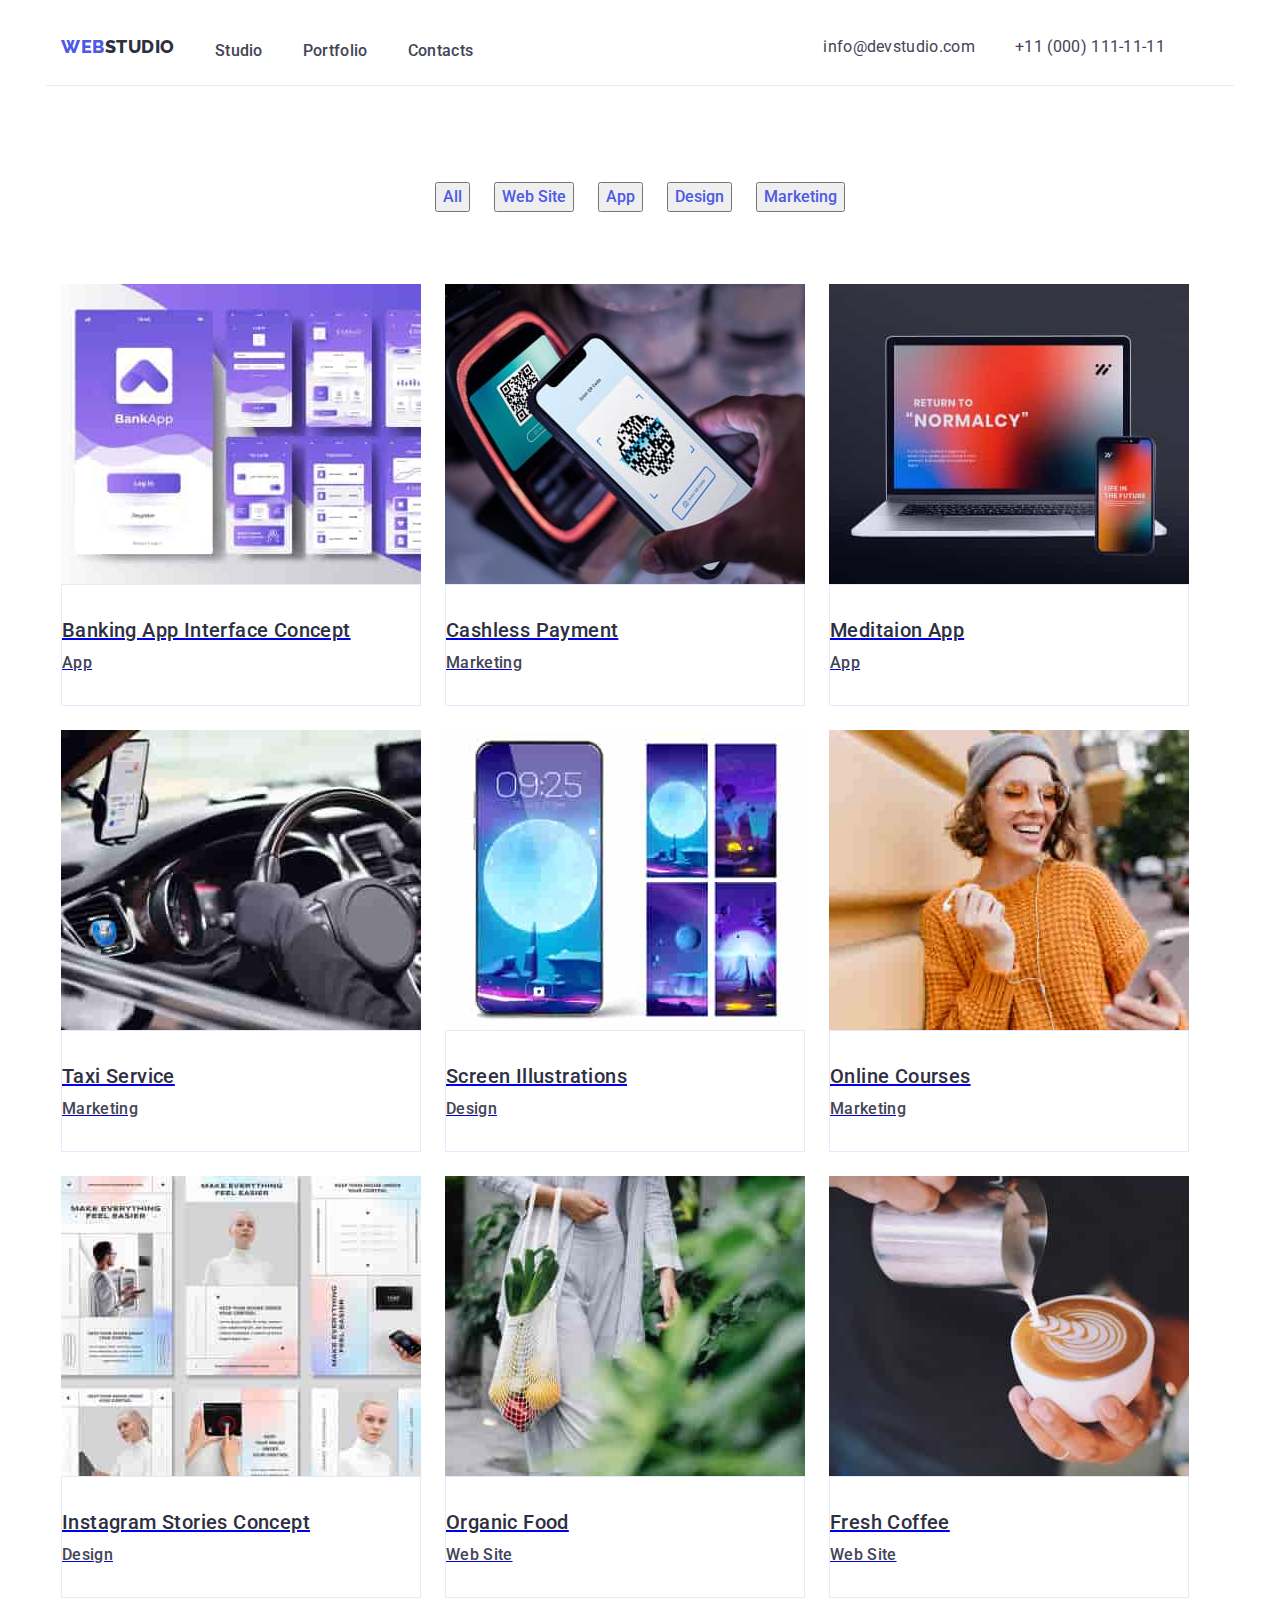
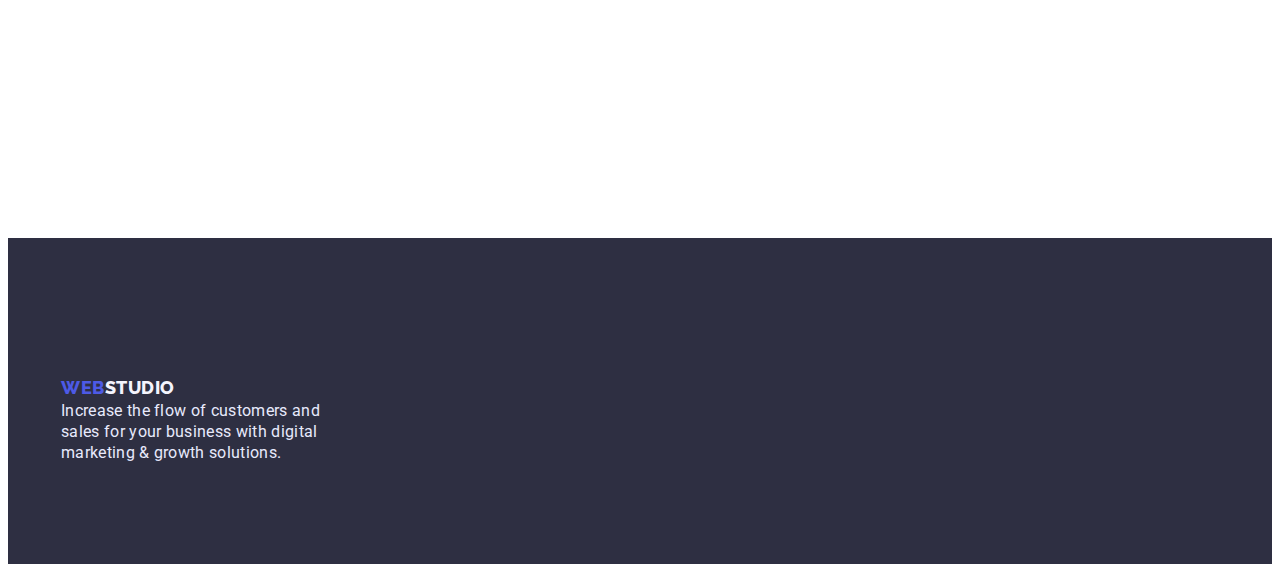
==== commit 2134cd48: "Lesson3 commit 4" ====
--- a/portfolio.html
+++ b/portfolio.html
@@ -56,7 +56,7 @@
       </div>
     </header>
     <main>
-      <section>
+      <section class="section-portfolio">
         <div class="conteanir">
           <h1 class="visually-hidden">Hidden text</h1>
           <ul class="list-markers button-filter">
@@ -78,9 +78,11 @@
                   alt="Project-Card-1"
                   width="360"
                 />
+                <div class="text">
                 <h3 class="list-title">Banking App Interface Concept</h3>
                 <p class="list-text">App</p></a
               >
+            </div>
             </li>
             <li>
               <a href="#"
@@ -89,9 +91,11 @@
                   alt="Project-Card-2"
                   width="360"
                 />
+                <div class="text">
                 <h3 class="list-title">Cashless Payment</h3>
                 <p class="list-text">Marketing</p></a
               >
+            </div>
             </li>
             <li>
               <a href="#"
@@ -100,11 +104,12 @@
                   alt="Project-Card-3"
                   width="360"
                 />
+                <div class="text">
                 <h3 class="list-title">Meditaion App</h3>
                 <p class="list-text">App</p></a
               >
-            </li>
-
+            </div>
+            </li>
             <li>
               <a href="#"
                 ><img
@@ -112,9 +117,11 @@
                   alt="Project-Card-1"
                   width="360"
                 />
+                <div class="text">
                 <h3 class="list-title">Taxi Service</h3>
                 <p class="list-text">Marketing</p></a
               >
+            </div>
             </li>
             <li>
               <a href="#"
@@ -123,9 +130,11 @@
                   alt="Project-Card-2"
                   width="360"
                 />
+                <div class="text">
                 <h3 class="list-title">Screen Illustrations</h3>
                 <p class="list-text">Design</p></a
               >
+            </div>
             </li>
             <li>
               <a href="#"
@@ -134,11 +143,12 @@
                   alt="Project-Card-3"
                   width="360"
                 />
+                <div class="text">
                 <h3 class="list-title">Online Courses</h3>
                 <p class="list-text">Marketing</p></a
               >
-            </li>
-
+            </div>
+            </li>
             <li>
               <a href="#"
                 ><img
@@ -146,9 +156,11 @@
                   alt="Project-Card-1"
                   width="360"
                 />
+                <div class="text">
                 <h3 class="list-title">Instagram Stories Concept</h3>
                 <p class="list-text">Design</p></a
               >
+            </div>
             </li>
             <li>
               <a href="#"
@@ -157,9 +169,11 @@
                   alt="Project-Card-2"
                   width="360"
                 />
+                <div class="text">
                 <h3 class="list-title">Organic Food</h3>
                 <p class="list-text">Web Site</p></a
               >
+            </div>
             </li>
             <li>
               <a href="#"
@@ -168,9 +182,11 @@
                   alt="Project-Card-3"
                   width="360"
                 />
+                <div class="text">
                 <h3 class="list-title">Fresh Coffee</h3>
                 <p class="list-text">Web Site</p></a
               >
+            </div>
             </li>
           </ul>
         </div>
--- a/css/styles.css
+++ b/css/styles.css
@@ -43,32 +43,50 @@
 }
 .section-one {
   background: var(--navyblue);
-  padding: 188px 0;
+  padding-top: 188px;
+  padding-bottom: 292px;
 }
 .section-two {
   padding-top: 120px;
+  
 }
 .section-three {
-  padding-top: 120px;
+  padding-bottom: 72px;
 }
 .section-four {
   background: var(--cloud);
-  padding-top: 120px;
-  margin-top: 120px;
-  box-sizing: border-box;
+  padding-top: 72px;
 }
 .section-img {
   display: flex;
   gap: 24px;
   flex-wrap: wrap;
-  margin-top: 24px;
+  margin-top: 72px;
+  padding-bottom: 120px;
+}
+.section-portfolio{
+  padding-top: 96px;
+  padding-bottom: 120px;
+}
+.text{
+  background: #FFFFFF;
+border: 1px solid #E7E9FC;
+padding-bottom: 32px;
+}
+.list-professions {
+  display: flex;
+  gap: 24px;
+}
+.professions{
+  box-shadow: 0px 1px 6px rgba(46, 47, 66, 0.08),
+  0px 1px 1px rgba(46, 47, 66, 0.16), 0px 2px 1px rgba(46, 47, 66, 0.08);
+border-radius: 0px 0px 4px 4px;
 }
 .list-markers {
   list-style-type: none;
 }
 .footer {
   background: var(--navyblue);
-  margin-top: 120px;
 }
 .logo-primary-link {
   color: var(--cloud);
@@ -93,10 +111,11 @@
   display: flex;
   align-items: center;
   gap: 350px;
+  border-bottom: 1px solid #E7E9FC;
 }
 footer .conteanir {
-  padding: 188px;
-  margin-right: 156px;
+  padding-top: 138px;
+  padding-bottom: 100px;
 }
 .site-nav {
   display: flex;
@@ -131,27 +150,18 @@
   text-decoration: none;
 }
 .site-nav-link {
-  font-style: normal;
   font-weight: 500;
   font-size: 20px;
   line-height: 1.33;
-  letter-spacing: 0.02em;
-  font-family: inherit;
-  color: var(--navyblue);
   display: flex;
   text-align: center;
   gap: 40px;
 }
 .auth-nav-link {
-  font-style: normal;
-  font-weight: 500;
-  font-size: 16px;
-  line-height: 1.33;
-  letter-spacing: 0.02em;
-  font-family: inherit;
-  color: var(--slate);
-  display: flex;
-  text-align: center;
+  font-weight: 500;
+  font-size: 16px;
+  line-height: 1.33;
+  display: flex;
   gap: 40px;
   margin-left: auto;
 }
@@ -166,23 +176,17 @@
   text-decoration: none;
 }
 .list-title-one {
-  font-family: inherit;
-  font-style: normal;
   font-weight: 700;
   font-size: 56px;
   line-height: 1.07;
   letter-spacing: 0.02em;
   color: var(--white);
   text-align: center;
-  justify-content: center;
   width: 496px;
-  display: flex;
   margin: 0px auto;
   margin-bottom: 48px;
 }
 .title-What {
-  font-style: normal;
-  font-family: inherit;
   font-weight: 700;
   font-size: 36px;
   line-height: 1.1;
@@ -190,8 +194,6 @@
   text-transform: capitalize;
   color: var(--navyblue);
   text-align: center;
-  letter-spacing: 0.02em;
-  text-transform: capitalize;
   margin-top: 120px;
 }
 .photo-one {
@@ -201,49 +203,32 @@
   margin-top: 72px;
 }
 .title-Our {
-  font-style: normal;
-  font-family: inherit;
   font-weight: 700;
   font-size: 36px;
   line-height: 1.1;
   letter-spacing: 0.02em;
-  text-transform: capitalize;
-  color: var(--navyblue);
-  text-align: center;
-  letter-spacing: 0.02em;
-  text-transform: capitalize;
-  padding: 72px;
+  color: var(--navyblue);
+  text-align: center;
 }
 .list-title-our-team {
-  font-family: inherit;
-  font-style: normal;
   font-weight: 500;
   font-size: 20px;
   line-height: 1.33;
   letter-spacing: 0.02em;
+  text-align: center;
+  color: var(--navyblue);
+  background: var(--white);
+  padding-top: 32px;
+}
+.list-text-our-team {
+  font-weight: 400;
+  font-size: 16px;
+  line-height: 1.33;
+  color: var(--slate);
   display: flex;
   justify-content: center;
-  text-align: center;
-  color: var(--navyblue);
   background: var(--white);
   padding: 0px 0px 32px;
-}
-.list-text-our-team {
-  font-family: inherit;
-  font-style: normal;
-  font-weight: 400;
-  font-size: 16px;
-  line-height: 1.33;
-  color: var(--slate);
-  display: flex;
-  justify-content: center;
-  background: var(--white);
-  padding: 0px 0px 32px;
-}
-.professions{
-  box-shadow: 0px 1px 6px rgba(46, 47, 66, 0.08),
-  0px 1px 1px rgba(46, 47, 66, 0.16), 0px 2px 1px rgba(46, 47, 66, 0.08);
-border-radius: 0px 0px 4px 4px;
 }
 .button {
   font-family: inherit;
@@ -269,10 +254,9 @@
   line-height: 24px;
   display: flex;
   color: var(--iris);
-  padding: 12px 24px;
+  /* padding: 12px 24px; */
   justify-content: center;
-  margin-top: 96px;
-  margin-bottom: 72px;
+  gap: 24px;
 }
 .visually-hidden {
   position: absolute;
@@ -289,18 +273,14 @@
   font-family: "Roboto";
   font-size: 16px;
   line-height: 1.33;
-  display: flex;
   padding: 16px 32px;
   color: var(--white);
   background: var(--iris);
-  box-shadow: 0px 4px 4px rgba(0, 0, 0, 0.15);
   margin: 0 auto;
   display: block;
   border-radius: 4px;
 }
 .list-title-studio {
-  font-family: inherit;
-  font-style: normal;
   font-weight: 500;
   font-size: 20px;
   line-height: 1.33;
@@ -308,18 +288,12 @@
   letter-spacing: 0.02em;
 }
 .list-text-studio {
-  font-family: inherit;
-  font-style: normal;
   font-weight: 400;
   font-size: 16px;
   line-height: 1.33;
   letter-spacing: 0.02em;
   color: var(--slate);
 }
-.list-professions {
-  display: flex;
-  gap: 24px;
-}
 .list-title {
   font-family: inherit;
   font-style: normal;
@@ -330,6 +304,8 @@
   color: var(--navyblue);
   letter-spacing: 0.02em;
   flex-basis: calc((100% - 48px) / 3);
+  padding-top: 32px;
+  background: var(--white);
 }
 .list-text {
   font-family: inherit;
@@ -340,14 +316,12 @@
   letter-spacing: 0.02em;
   color: var(--slate);
   text-decoration: none;
-  padding: 0px 0px 48px;
   flex-basis: calc((100% - 48px) / 3);
+  margin-top: 8px;
+  background: var(--white);
+display: block;
 }
 .text-footer {
-  font-family: inherit;
-  font-style: normal;
-  font-weight: 400;
-  font-size: 16px;
   line-height: 1.33;
   letter-spacing: 0.02em;
   color: var(--cornflower);
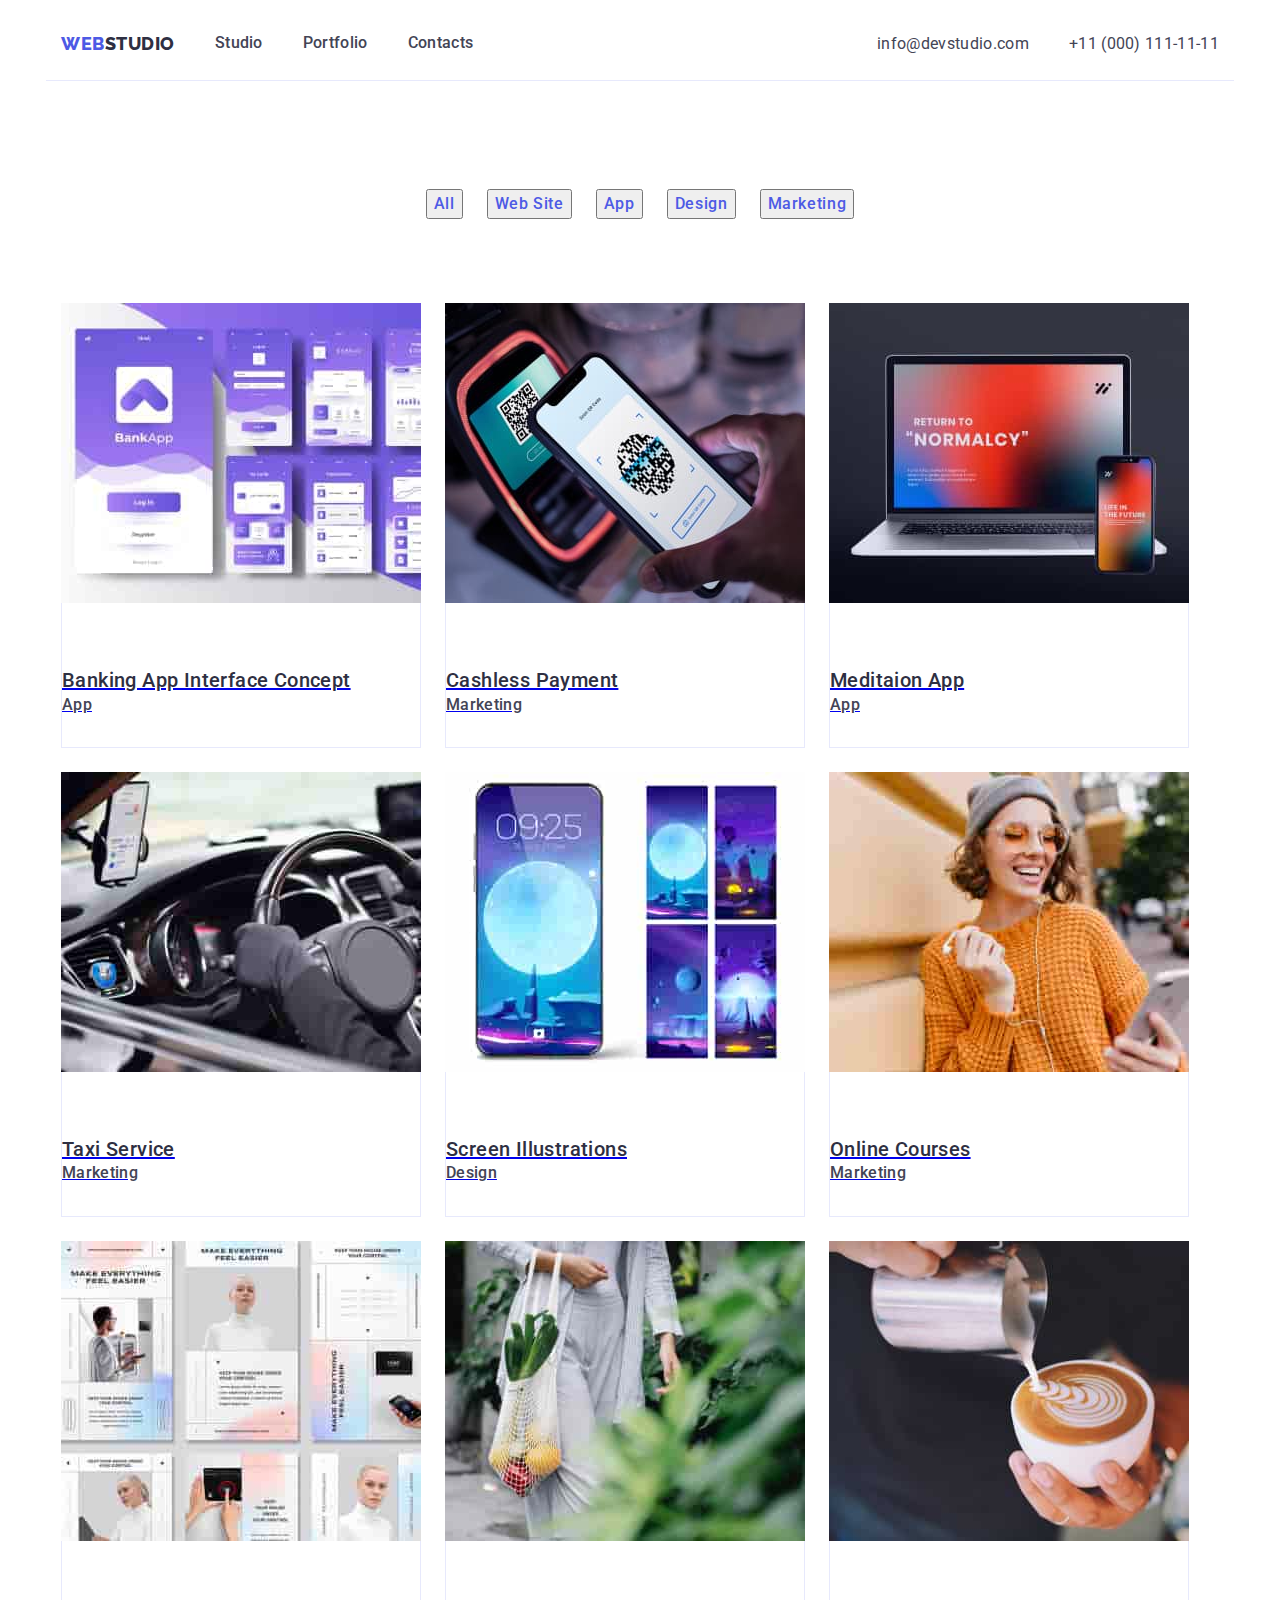
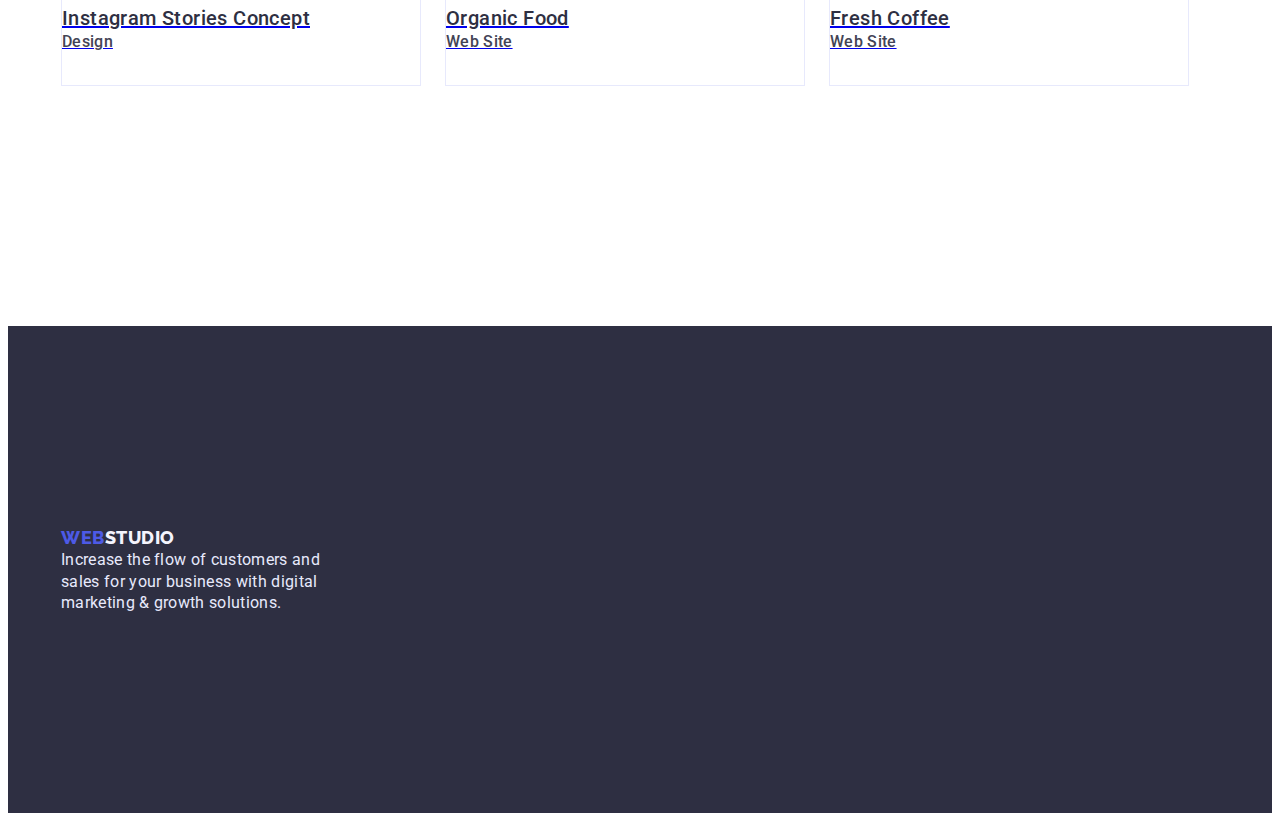
==== commit fb7e62ab: "Lesson 3 commit" ====
--- a/portfolio.html
+++ b/portfolio.html
@@ -39,7 +39,7 @@
             <li><a href="index.html" class="list-text">Contacts</a></li>
           </ul>
         </nav>
-        <address>
+        <address class="address">
           <ul class="auth-nav-link list-markers">
             <li>
               <a href="mailto:info@devstudio.com" class="text-link"
@@ -60,14 +60,14 @@
         <div class="conteanir">
           <h1 class="visually-hidden">Hidden text</h1>
           <ul class="list-markers button-filter">
-            <li><button type="button" class="button-filter">All</button></li>
-            <li>
-              <button type="button" class="button-filter">Web Site</button>
-            </li>
-            <li><button type="button" class="button-filter">App</button></li>
-            <li><button type="button" class="button-filter">Design</button></li>
-            <li>
-              <button type="button" class="button-filter">Marketing</button>
+            <li><button type="button" class="button-text">All</button></li>
+            <li>
+              <button type="button" class="button-text">Web Site</button>
+            </li>
+            <li><button type="button" class="button-text">App</button></li>
+            <li><button type="button" class="button-text">Design</button></li>
+            <li>
+              <button type="button" class="button-text">Marketing</button>
             </li>
           </ul>
           <ul class="section-img list-markers">
--- a/css/styles.css
+++ b/css/styles.css
@@ -37,25 +37,28 @@
 .auth-nav-link :focus {
   color: var(--iris);
 }
-.button:hover,
-.button:focus {
-  color: var(--navyblue);
+.button-filter :hover,
+.button-filter :focus {
+  color: var(--white);
+  background: #404bbf;
 }
 .section-one {
   background: var(--navyblue);
   padding-top: 188px;
   padding-bottom: 292px;
 }
+.address {
+  margin-left: auto;
+}
 .section-two {
   padding-top: 120px;
-  
+  padding-bottom: 120px;
 }
 .section-three {
-  padding-bottom: 72px;
+  padding-bottom: 120px;
 }
 .section-four {
   background: var(--cloud);
-  padding-top: 72px;
 }
 .section-img {
   display: flex;
@@ -64,29 +67,34 @@
   margin-top: 72px;
   padding-bottom: 120px;
 }
-.section-portfolio{
+.section-portfolio {
   padding-top: 96px;
   padding-bottom: 120px;
 }
-.text{
-  background: #FFFFFF;
-border: 1px solid #E7E9FC;
-padding-bottom: 32px;
+.text {
+  background: #ffffff;
+  border: 1px solid #e7e9fc;
+  padding-top: 32px;
+  padding-bottom: 32px;
+  border-top: none;
+  text-decoration: none;
 }
 .list-professions {
   display: flex;
   gap: 24px;
 }
-.professions{
+.professions {
   box-shadow: 0px 1px 6px rgba(46, 47, 66, 0.08),
-  0px 1px 1px rgba(46, 47, 66, 0.16), 0px 2px 1px rgba(46, 47, 66, 0.08);
-border-radius: 0px 0px 4px 4px;
+    0px 1px 1px rgba(46, 47, 66, 0.16), 0px 2px 1px rgba(46, 47, 66, 0.08);
+  border-radius: 0px 0px 4px 4px;
 }
 .list-markers {
   list-style-type: none;
 }
 .footer {
   background: var(--navyblue);
+  padding-top: 100px;
+  padding-bottom: 100px;
 }
 .logo-primary-link {
   color: var(--cloud);
@@ -110,11 +118,10 @@
 header .conteanir {
   display: flex;
   align-items: center;
-  gap: 350px;
-  border-bottom: 1px solid #E7E9FC;
+  border-bottom: 1px solid #e7e9fc;
 }
 footer .conteanir {
-  padding-top: 138px;
+  padding-top: 100px;
   padding-bottom: 100px;
 }
 .site-nav {
@@ -163,7 +170,6 @@
   line-height: 1.33;
   display: flex;
   gap: 40px;
-  margin-left: auto;
 }
 .text-link {
   font-family: inherit;
@@ -194,7 +200,7 @@
   text-transform: capitalize;
   color: var(--navyblue);
   text-align: center;
-  margin-top: 120px;
+  margin-bottom: 72px;
 }
 .photo-one {
   flex-grow: 0;
@@ -230,33 +236,34 @@
   background: var(--white);
   padding: 0px 0px 32px;
 }
-.button {
-  font-family: inherit;
+.button-filter {
+  align-items: flex-start;
+  justify-content: center;
+  display: flex;
+  flex-direction: row;
+  justify-content: center;
+  align-items: center;
+  padding: 12px 24px;
+  border-radius: 4px;
+  flex: none;
+  order: 1;
+  flex-grow: 0;
+  gap: 24px;
+}
+.button-text {
+  font-family: "Roboto";
   font-style: normal;
   font-weight: 500;
   font-size: 16px;
   line-height: 24px;
   display: flex;
   align-items: center;
+  text-align: center;
   letter-spacing: 0.04em;
-  color: var(--iris);
+  color: #4d5ae5;
   flex: none;
-  border: 1px solid var(--cornflower);
-  background: var(--cloud);
-  display: flex;
-  align-items: flex-start;
-}
-.button-filter {
-  font-family: inherit;
-  font-style: normal;
-  font-weight: 500;
-  font-size: 16px;
-  line-height: 24px;
-  display: flex;
-  color: var(--iris);
-  /* padding: 12px 24px; */
-  justify-content: center;
-  gap: 24px;
+  order: 0;
+  flex-grow: 0;
 }
 .visually-hidden {
   position: absolute;
@@ -271,6 +278,7 @@
 }
 .button-one {
   font-family: "Roboto";
+  font-weight: 500;
   font-size: 16px;
   line-height: 1.33;
   padding: 16px 32px;
@@ -279,6 +287,7 @@
   margin: 0 auto;
   display: block;
   border-radius: 4px;
+  border: none;
 }
 .list-title-studio {
   font-weight: 500;
@@ -317,9 +326,8 @@
   color: var(--slate);
   text-decoration: none;
   flex-basis: calc((100% - 48px) / 3);
-  margin-top: 8px;
-  background: var(--white);
-display: block;
+  background: var(--white);
+  display: block;
 }
 .text-footer {
   line-height: 1.33;
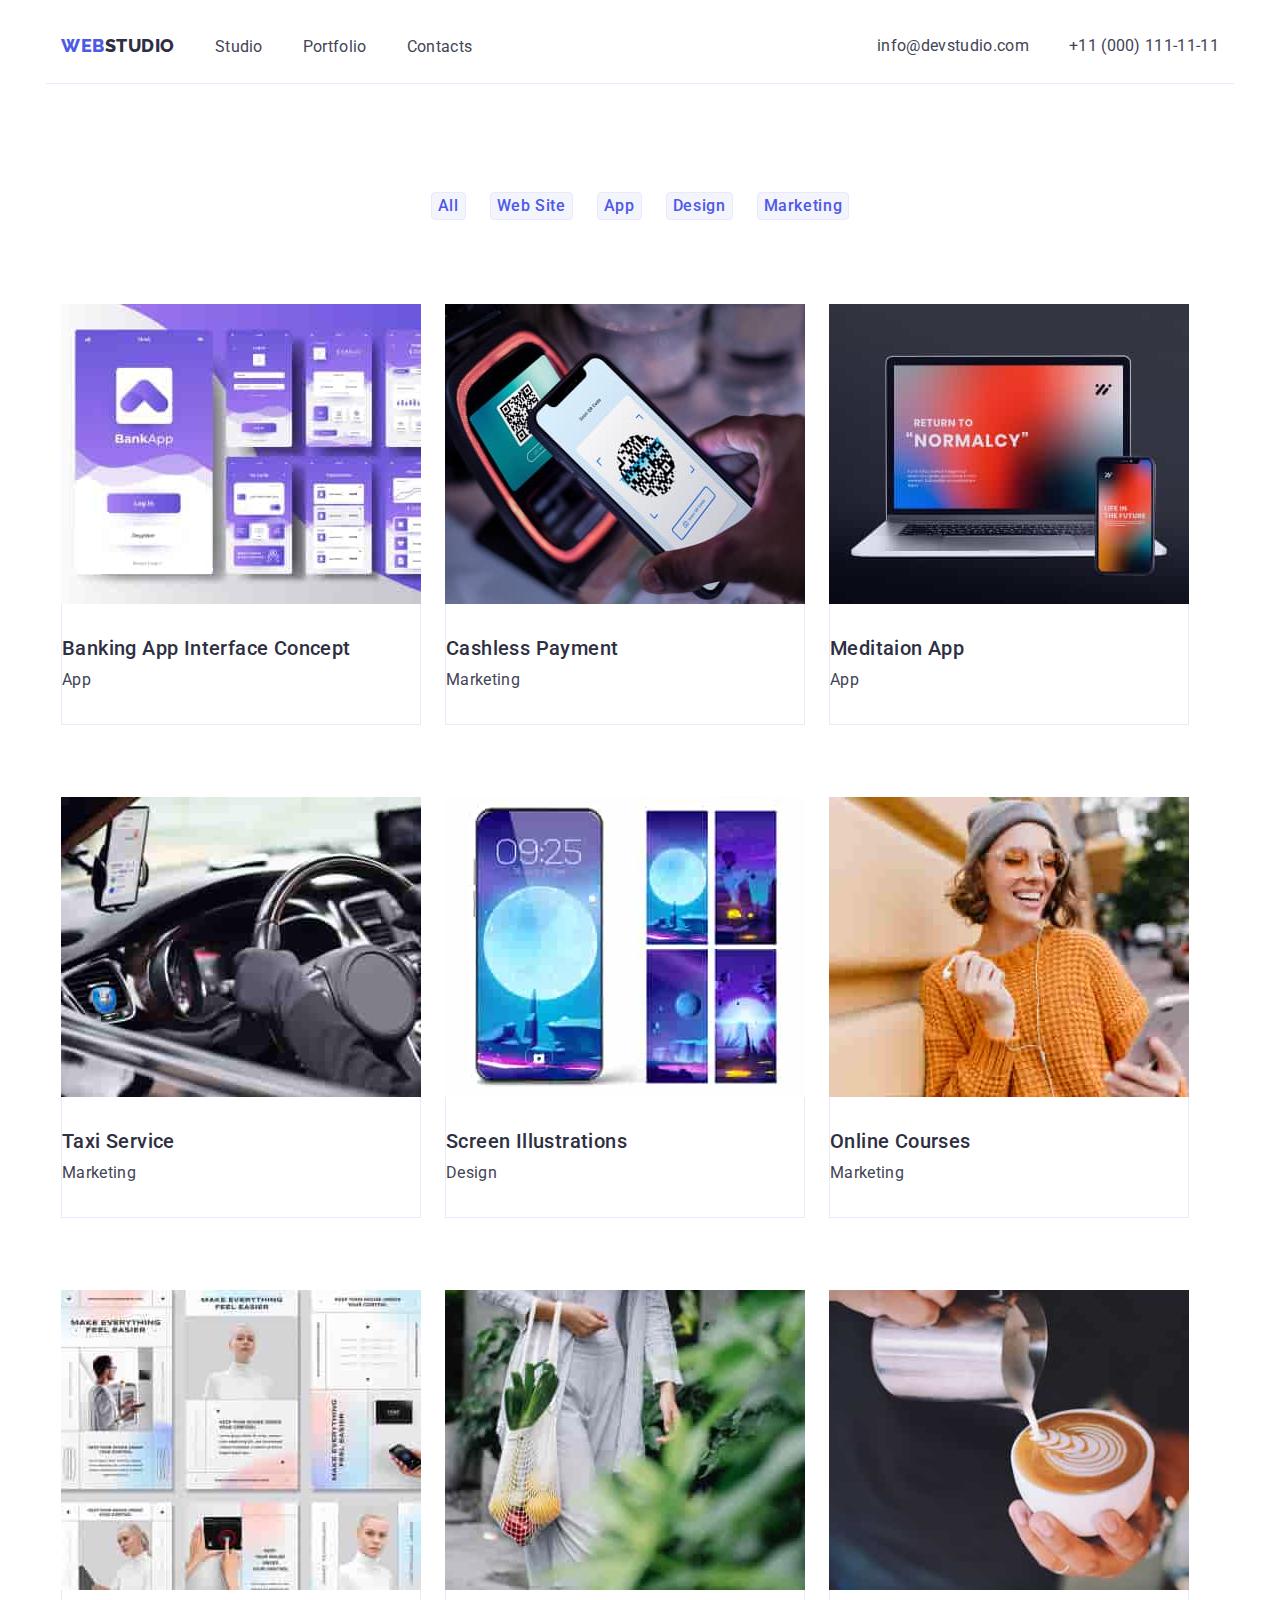
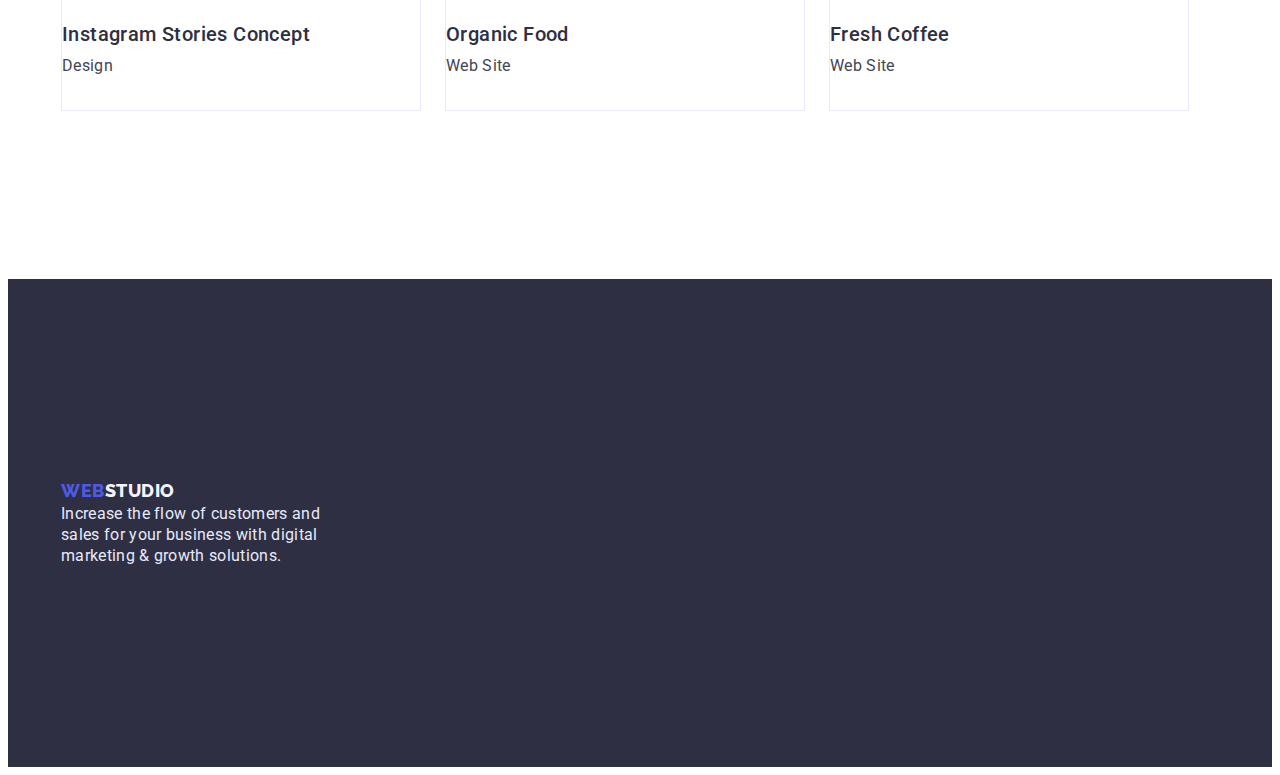
==== commit 9e80fa97: "Lesson 3 commit 5" ====
--- a/portfolio.html
+++ b/portfolio.html
@@ -72,121 +72,121 @@
           </ul>
           <ul class="section-img list-markers">
             <li>
-              <a href="#"
-                ><img
+              <a class="card-link" href="#">
+                <img
                   src="./images/img-1p.jpg"
                   alt="Project-Card-1"
                   width="360"
                 />
                 <div class="text">
-                <h3 class="list-title">Banking App Interface Concept</h3>
-                <p class="list-text">App</p></a
-              >
-            </div>
-            </li>
-            <li>
-              <a href="#"
-                ><img
+                  <h3 class="list-title">Banking App Interface Concept</h3>
+                  <p class="list-text">App</p>
+                </div>
+              </a>
+            </li>
+            <li>
+              <a class="card-link" href="#">
+                <img
                   src="./images/img-2p.jpg"
                   alt="Project-Card-2"
                   width="360"
                 />
                 <div class="text">
-                <h3 class="list-title">Cashless Payment</h3>
-                <p class="list-text">Marketing</p></a
-              >
-            </div>
-            </li>
-            <li>
-              <a href="#"
+                  <h3 class="list-title">Cashless Payment</h3>
+                  <p class="list-text">Marketing</p>
+                </div>
+              </a>
+            </li>
+            <li>
+              <a class="card-link" href="#"
                 ><img
                   src="./images/img-3p.jpg"
                   alt="Project-Card-3"
                   width="360"
                 />
                 <div class="text">
-                <h3 class="list-title">Meditaion App</h3>
-                <p class="list-text">App</p></a
-              >
-            </div>
-            </li>
-            <li>
-              <a href="#"
+                  <h3 class="list-title">Meditaion App</h3>
+                  <p class="list-text">App</p>
+                </div></a
+              >
+            </li>
+            <li>
+              <a class="card-link" href="#"
                 ><img
                   src="./images/img-5p.jpg"
                   alt="Project-Card-1"
                   width="360"
                 />
                 <div class="text">
-                <h3 class="list-title">Taxi Service</h3>
-                <p class="list-text">Marketing</p></a
-              >
-            </div>
-            </li>
-            <li>
-              <a href="#"
+                  <h3 class="list-title">Taxi Service</h3>
+                  <p class="list-text">Marketing</p>
+                </div></a
+              >
+            </li>
+            <li>
+              <a class="card-link" href="#"
                 ><img
                   src="./images/img-6p.jpg"
                   alt="Project-Card-2"
                   width="360"
                 />
                 <div class="text">
-                <h3 class="list-title">Screen Illustrations</h3>
-                <p class="list-text">Design</p></a
-              >
-            </div>
-            </li>
-            <li>
-              <a href="#"
+                  <h3 class="list-title">Screen Illustrations</h3>
+                  <p class="list-text">Design</p>
+                </div></a
+              >
+            </li>
+            <li>
+              <a class="card-link" href="#"
                 ><img
                   src="./images/img-7p.jpg"
                   alt="Project-Card-3"
                   width="360"
                 />
                 <div class="text">
-                <h3 class="list-title">Online Courses</h3>
-                <p class="list-text">Marketing</p></a
-              >
-            </div>
-            </li>
-            <li>
-              <a href="#"
+                  <h3 class="list-title">Online Courses</h3>
+                  <p class="list-text">Marketing</p>
+                </div></a
+              >
+            </li>
+            <li>
+              <a class="card-link" href="#"
                 ><img
                   src="./images/img-8p.jpg"
                   alt="Project-Card-1"
                   width="360"
                 />
                 <div class="text">
-                <h3 class="list-title">Instagram Stories Concept</h3>
-                <p class="list-text">Design</p></a
-              >
-            </div>
-            </li>
-            <li>
-              <a href="#"
+                  <h3 class="list-title">Instagram Stories Concept</h3>
+                  <p class="list-text">Design</p>
+                </div></a
+              >
+            </li>
+            <li>
+              <a class="card-link" href="#"
                 ><img
                   src="./images/img-9p.jpg"
                   alt="Project-Card-2"
                   width="360"
                 />
                 <div class="text">
-                <h3 class="list-title">Organic Food</h3>
-                <p class="list-text">Web Site</p></a
-              >
-            </div>
-            </li>
-            <li>
-              <a href="#"
+                  <h3 class="list-title">Organic Food</h3>
+                  <p class="list-text">Web Site</p>
+                </div></a
+              >
+            </li>
+            <li>
+              <a class="card-link" href="#"
                 ><img
                   src="./images/img-10p.jpg"
                   alt="Project-Card-3"
                   width="360"
                 />
                 <div class="text">
-                <h3 class="list-title">Fresh Coffee</h3>
-                <p class="list-text">Web Site</p></a
-              >
-            </div>
+                  <h3 class="list-title">Fresh Coffee</h3>
+                  <p class="list-text">Web Site</p>
+                </div></a
+              >
             </li>
           </ul>
         </div>
--- a/css/styles.css
+++ b/css/styles.css
@@ -37,11 +37,18 @@
 .auth-nav-link :focus {
   color: var(--iris);
 }
-.button-filter :hover,
-.button-filter :focus {
+.button-text:hover,
+.button-text:focus {
+ color: var(--white);
+ background: #404BBF;
+ border-color: #404BBF;
+}
+/* .button-one:hover
+.button-one:focus{
   color: var(--white);
-  background: #404bbf;
-}
+ background: #404BBF;
+ border-color: #404BBF;
+}  */
 .section-one {
   background: var(--navyblue);
   padding-top: 188px;
@@ -65,7 +72,7 @@
   gap: 24px;
   flex-wrap: wrap;
   margin-top: 72px;
-  padding-bottom: 120px;
+  
 }
 .section-portfolio {
   padding-top: 96px;
@@ -77,7 +84,7 @@
   padding-top: 32px;
   padding-bottom: 32px;
   border-top: none;
-  text-decoration: none;
+  margin-bottom: 8px;
 }
 .list-professions {
   display: flex;
@@ -260,10 +267,11 @@
   align-items: center;
   text-align: center;
   letter-spacing: 0.04em;
-  color: #4d5ae5;
-  flex: none;
-  order: 0;
-  flex-grow: 0;
+  color: #4D5AE5;
+  background: #F4F4FD;
+  cursor: pointer;
+  border-radius: 4px;
+  border: 1px solid #E7E9FC;
 }
 .visually-hidden {
   position: absolute;
@@ -304,29 +312,34 @@
   color: var(--slate);
 }
 .list-title {
-  font-family: inherit;
-  font-style: normal;
-  font-weight: 500;
-  font-size: 20px;
-  line-height: 1.33;
-  letter-spacing: 0.02em;
-  color: var(--navyblue);
-  letter-spacing: 0.02em;
-  flex-basis: calc((100% - 48px) / 3);
-  padding-top: 32px;
-  background: var(--white);
+  font-family: 'Roboto';
+font-style: normal;
+font-weight: 500;
+font-size: 20px;
+line-height: 24px;
+letter-spacing: 0.02em;
+color: #2E2F42;
+flex: none;
+order: 0;
+flex-grow: 0;
+margin-bottom: 8px;
 }
 .list-text {
-  font-family: inherit;
-  font-style: normal;
-  font-weight: 500;
-  font-size: 16px;
-  line-height: 1.33;
-  letter-spacing: 0.02em;
-  color: var(--slate);
+  font-family: 'Roboto';
+font-style: normal;
+font-weight: 400;
+font-size: 16px;
+line-height: 24px;
+letter-spacing: 0.02em;
+color: #434455;
+flex: none;
+order: 1;
+flex-grow: 0;
+text-decoration: none;
+}
+.card-link{
   text-decoration: none;
-  flex-basis: calc((100% - 48px) / 3);
-  background: var(--white);
+  margin-bottom: 48px;
   display: block;
 }
 .text-footer {
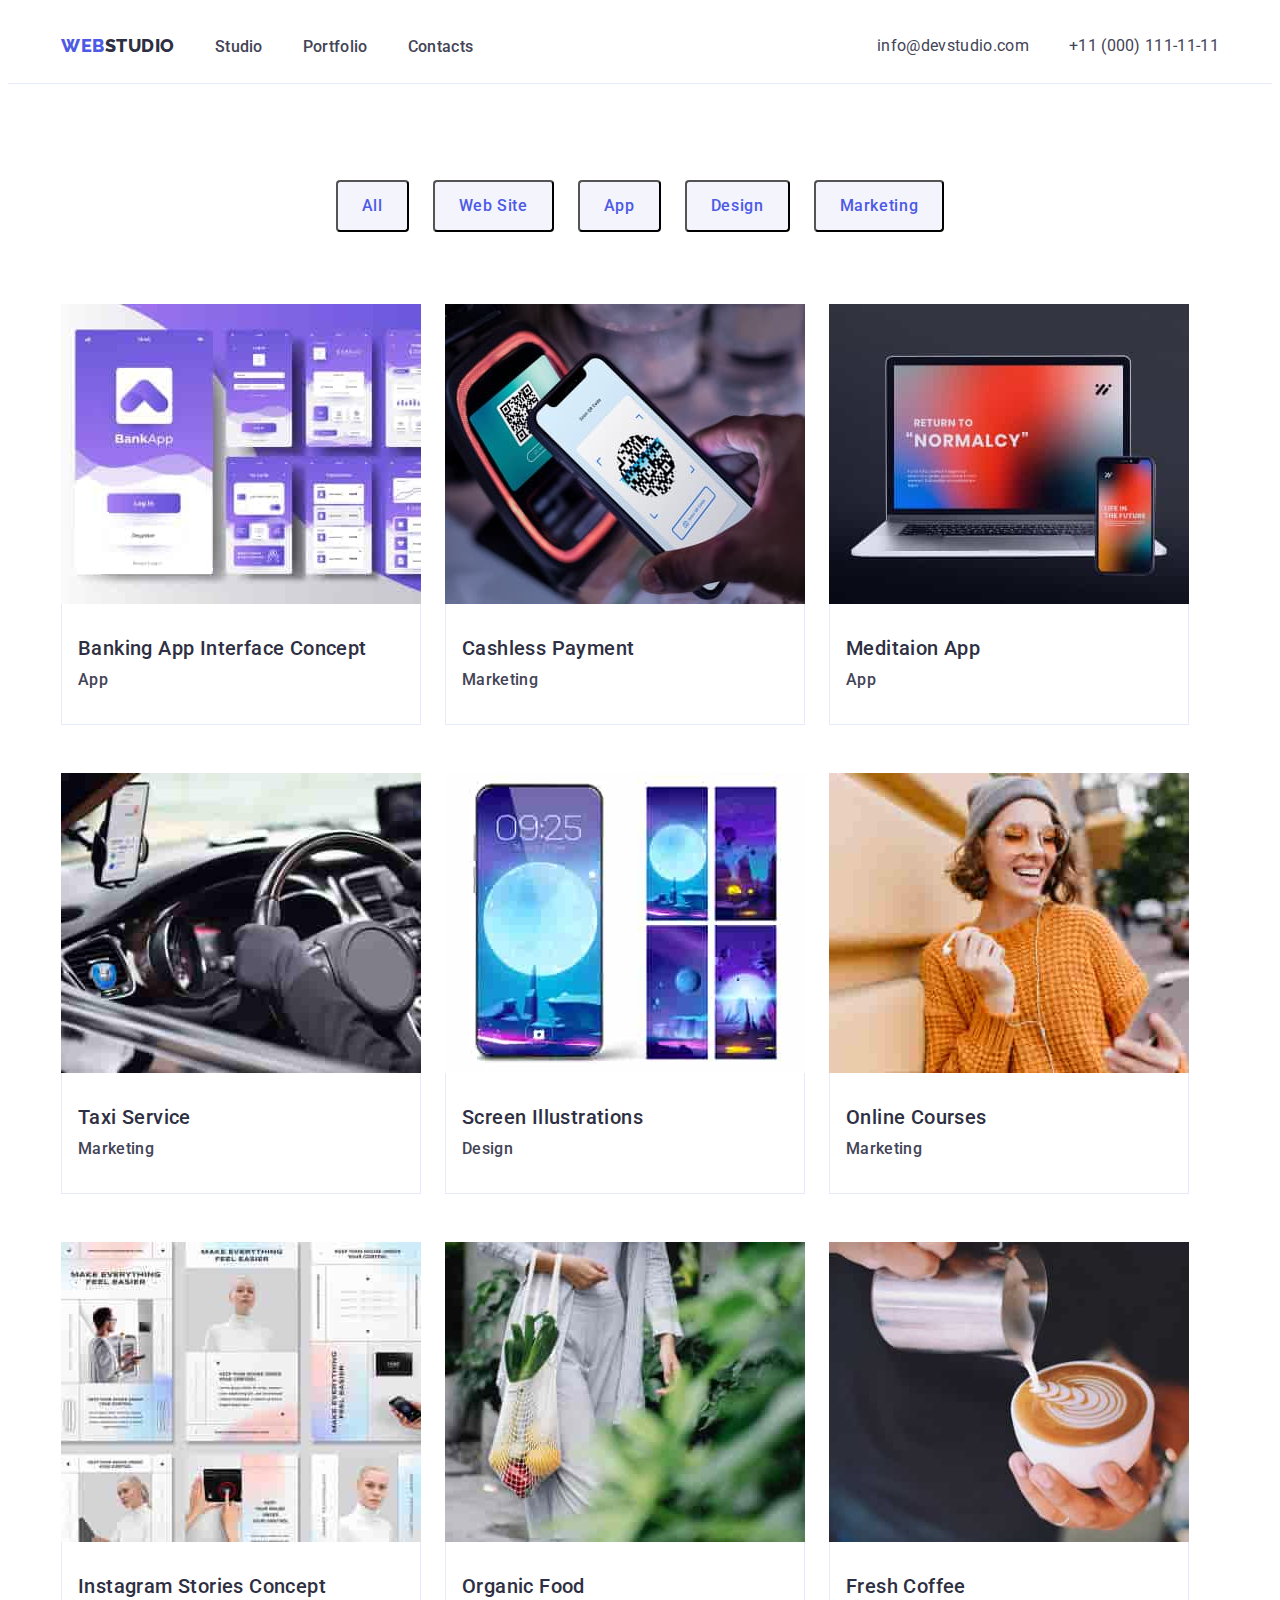
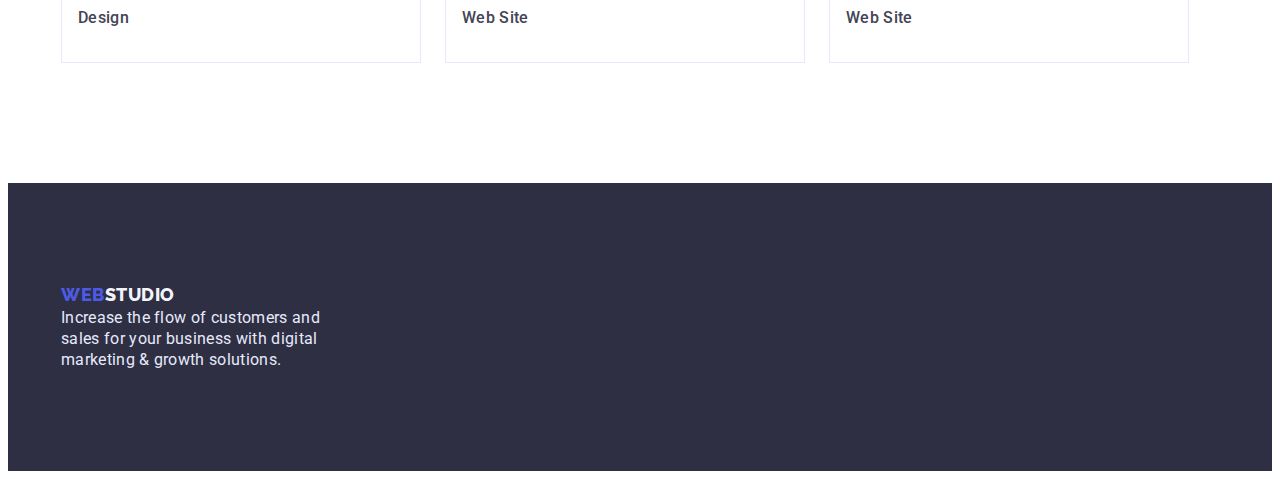
==== commit f40c6e88: "Lesson 3 commit 8" ====
--- a/portfolio.html
+++ b/portfolio.html
@@ -30,7 +30,7 @@
     <header>
       <div class="conteanir">
         <nav class="site-nav">
-          <a href="./portfolio.html" class="logo primary link">
+          <a href="./index.html" class="logo primary link">
             <span class="logo-style">WEB</span>STUDIO</a
           >
           <ul class="site-nav-link list-markers">
--- a/css/styles.css
+++ b/css/styles.css
@@ -39,20 +39,18 @@
 }
 .button-text:hover,
 .button-text:focus {
- color: var(--white);
- background: #404BBF;
- border-color: #404BBF;
-}
-/* .button-one:hover
-.button-one:focus{
   color: var(--white);
- background: #404BBF;
- border-color: #404BBF;
-}  */
+  background: #404bbf;
+  border-color: #404bbf;
+}
+.button-one:hover,
+.button-one:focus {
+  background: #404bbf;
+}
 .section-one {
   background: var(--navyblue);
   padding-top: 188px;
-  padding-bottom: 292px;
+  padding-bottom: 188px;
 }
 .address {
   margin-left: auto;
@@ -66,13 +64,15 @@
 }
 .section-four {
   background: var(--cloud);
+  padding-top: 120px;
+  padding-bottom: 120px;
 }
 .section-img {
   display: flex;
-  gap: 24px;
+  column-gap: 24px;
   flex-wrap: wrap;
   margin-top: 72px;
-  
+  row-gap: 48px;
 }
 .section-portfolio {
   padding-top: 96px;
@@ -84,7 +84,7 @@
   padding-top: 32px;
   padding-bottom: 32px;
   border-top: none;
-  margin-bottom: 8px;
+  padding-left: 16px;
 }
 .list-professions {
   display: flex;
@@ -117,6 +117,9 @@
 img {
   display: block;
 }
+header {
+  border-bottom: 1px solid #e7e9fc;
+}
 .conteanir {
   width: 1158px;
   padding: 0 15px;
@@ -125,11 +128,6 @@
 header .conteanir {
   display: flex;
   align-items: center;
-  border-bottom: 1px solid #e7e9fc;
-}
-footer .conteanir {
-  padding-top: 100px;
-  padding-bottom: 100px;
 }
 .site-nav {
   display: flex;
@@ -164,6 +162,9 @@
   text-decoration: none;
 }
 .site-nav-link {
+  font-family: "Roboto";
+  font-style: normal;
+  width: 261px;
   font-weight: 500;
   font-size: 20px;
   line-height: 1.33;
@@ -172,6 +173,8 @@
   gap: 40px;
 }
 .auth-nav-link {
+  font-family: "Roboto";
+  font-style: normal;
   font-weight: 500;
   font-size: 16px;
   line-height: 1.33;
@@ -250,28 +253,41 @@
   flex-direction: row;
   justify-content: center;
   align-items: center;
-  padding: 12px 24px;
   border-radius: 4px;
   flex: none;
   order: 1;
   flex-grow: 0;
   gap: 24px;
+  margin-bottom: 72px;
 }
 .button-text {
   font-family: "Roboto";
   font-style: normal;
   font-weight: 500;
   font-size: 16px;
-  line-height: 24px;
+  line-height: 1.5;
   display: flex;
   align-items: center;
   text-align: center;
   letter-spacing: 0.04em;
-  color: #4D5AE5;
-  background: #F4F4FD;
+  padding: 12px 24px;
+  color: #4d5ae5;
+  background: #f4f4fd;
   cursor: pointer;
   border-radius: 4px;
-  border: 1px solid #E7E9FC;
+}
+.button-one {
+  font-family: "Roboto";
+  font-weight: 500;
+  font-size: 16px;
+  line-height: 1.33;
+  padding: 16px 32px;
+  color: var(--white);
+  background: var(--iris);
+  margin: 0 auto;
+  display: block;
+  border-radius: 4px;
+  border: none;
 }
 .visually-hidden {
   position: absolute;
@@ -284,19 +300,6 @@
   clip: rect(0 0 0 0);
   overflow: hidden;
 }
-.button-one {
-  font-family: "Roboto";
-  font-weight: 500;
-  font-size: 16px;
-  line-height: 1.33;
-  padding: 16px 32px;
-  color: var(--white);
-  background: var(--iris);
-  margin: 0 auto;
-  display: block;
-  border-radius: 4px;
-  border: none;
-}
 .list-title-studio {
   font-weight: 500;
   font-size: 20px;
@@ -312,34 +315,33 @@
   color: var(--slate);
 }
 .list-title {
-  font-family: 'Roboto';
-font-style: normal;
-font-weight: 500;
-font-size: 20px;
-line-height: 24px;
-letter-spacing: 0.02em;
-color: #2E2F42;
-flex: none;
-order: 0;
-flex-grow: 0;
-margin-bottom: 8px;
+  font-family: "Roboto";
+  font-style: normal;
+  font-weight: 500;
+  font-size: 20px;
+  line-height: 24px;
+  letter-spacing: 0.02em;
+  color: #2e2f42;
+  flex: none;
+  order: 0;
+  flex-grow: 0;
+  margin-bottom: 8px;
 }
 .list-text {
-  font-family: 'Roboto';
-font-style: normal;
-font-weight: 400;
-font-size: 16px;
-line-height: 24px;
-letter-spacing: 0.02em;
-color: #434455;
-flex: none;
-order: 1;
-flex-grow: 0;
-text-decoration: none;
-}
-.card-link{
-  text-decoration: none;
-  margin-bottom: 48px;
+  font-family: "Roboto";
+  font-style: normal;
+  font-weight: 500;
+  font-size: 16px;
+  line-height: 24px;
+  letter-spacing: 0.02em;
+  color: #434455;
+  flex: none;
+  order: 1;
+  flex-grow: 0;
+  text-decoration: none;
+}
+.card-link {
+  text-decoration: none;
   display: block;
 }
 .text-footer {
